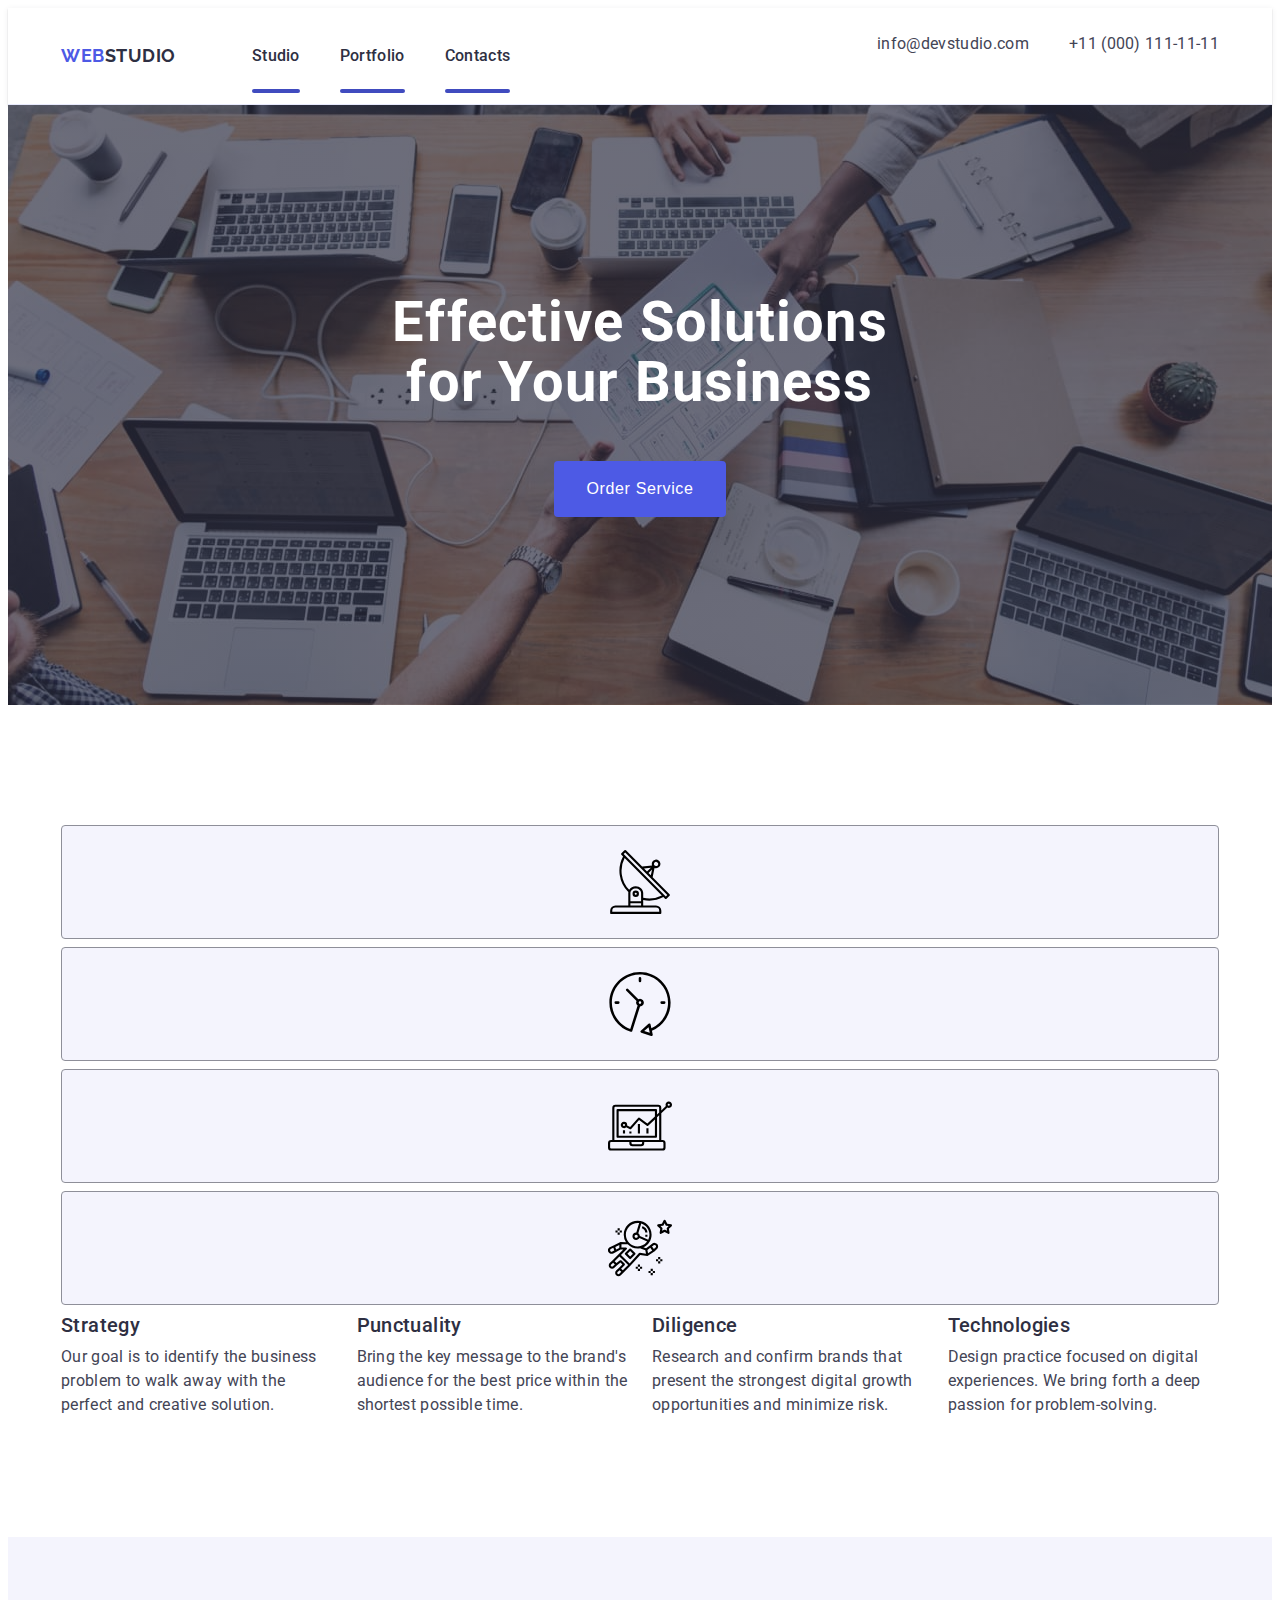
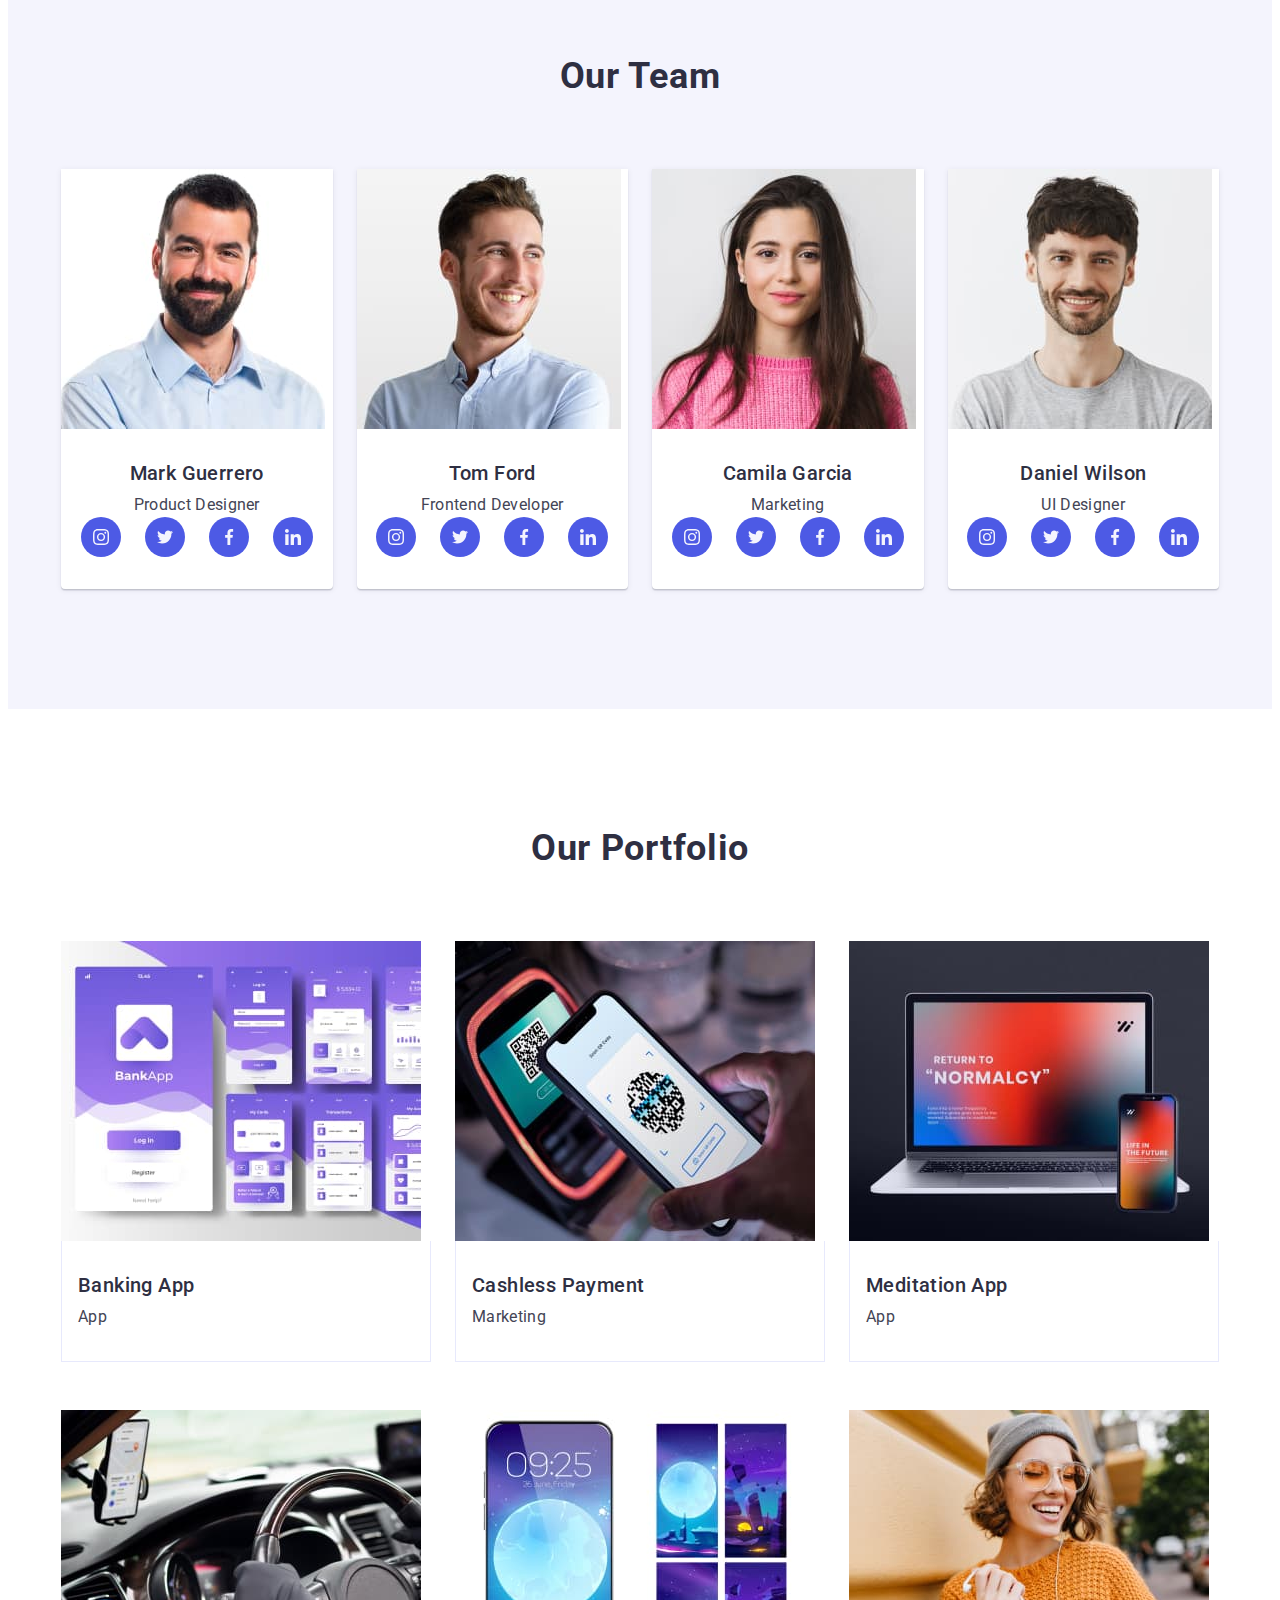
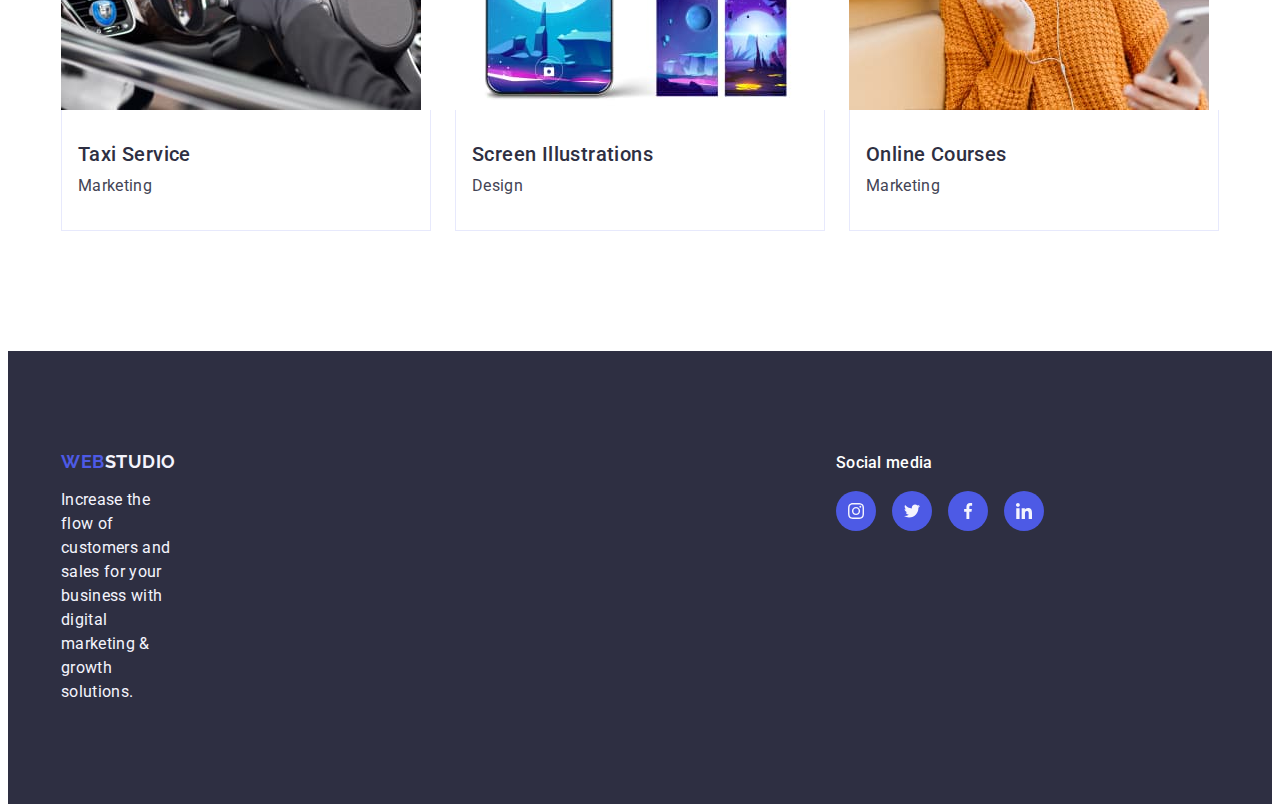
==== index.html @ 5813d650 "change" ====
<!DOCTYPE html>
<html lang="en">
  <head>
    <meta charset="UTF-8" />
    <meta name="viewport" content="width=device-width, initial-scale=1.0" />
    <title>Main Page</title>
    <link rel="preconnect" href="https://fonts.googleapis.com" />
    <link rel="preconnect" href="https://fonts.gstatic.com" crossorigin />
    <link
      href="https://fonts.googleapis.com/css2?family=Raleway:wght@700&family=Roboto:wght@400;500;700&display=swap"
      rel="stylesheet"
    />
    <link
      rel="stylesheet"
      href="https://cdnjs.cloudflare.com/ajax/libs/modern-normalize/3.0.1/modern-normalize.min.css"
      integrity="sha512-q6WgHqiHlKyOqslT/lgBgodhd03Wp4BEqKeW6nNtlOY4quzyG3VoQKFrieaCeSnuVseNKRGpGeDU3qPmabCANg=="
      crossorigin="anonymous"
      referrerpolicy="no-referrer"
    />
    <link rel="stylesheet" href="./css/styles.css" />
  </head>
  <body>
    <header class="header">
      <div class="container header-main">
        <nav class="header-nav">
          <a href="./index.html" class="header-logo"
            >Web<span class="link-header">Studio</span></a
          >
          <ul class="nav-ul">
            <li class="nav-text-li">
              <a class="nav-text" href="./index.html">Studio</a>
            </li>
            <li class="nav-text-li">
              <a class="nav-text" href="">Portfolio</a>
            </li>
            <li class="nav-text-li">
              <a class="nav-text" href="">Contacts</a>
            </li>
          </ul>
        </nav>
        <address class="addres">
          <ul class="address-ul">
            <li class="address-li">
              <a class="address-mail" href="mailto:info@devstudio.com"
                >info@devstudio.com </a
              ><br />
            </li>
            <li class="address-li">
              <a class="address-mail" href="tel:+110001111111"
                >+11 (000) 111-11-11</a
              ><br />
            </li>
          </ul>
        </address>
      </div>
    </header>
    <main>
      <section class="one">
        <div class="container section-one">
          <h1 class="one-text">Effective Solutions for Your Business</h1>
          <button class="button" type="button">
            <span class="text-button">Order Service</span>
          </button>
        </div>
      </section>
      <section class="two">
        <div class="container section-two">
          <h2 class="visually-hidden">Strategy</h2>
          <ul class="icons-section-two">
            <li class="icons-section-two-list">
              <div class="container-two-icons">
                <svg class="icons-section-two" width="64" height="64">
                  <use href="./images/icons.svg#icon-strategy"></use>
                </svg>
              </div>
            </li>
            <li class="icons-section-two-list">
              <div class="container-two-icons">
                <svg class="icons-section-two" width="64" height="64">
                  <use href="./images/icons.svg#icon-punctuality"></use>
                </svg>
              </div>
            </li>
            <li class="icons-section-two-list">
              <div class="container-two-icons">
                <svg class="icons-section-two" width="64" height="64">
                  <use href="./images/icons.svg#icon-diligence"></use>
                </svg>
              </div>
            </li>
            <li class="icons-section-two-list">
              <div class="container-two-icons">
                <svg class="icons-section-two" width="64" height="64">
                  <use href="./images/icons.svg#icon-technologies"></use>
                </svg>
              </div>
            </li>
          </ul>
          <ul class="two-ul">
            <li class="two-li">
              <h3 class="two-link">Strategy</h3>
              <p class="two-text">
                Our goal is to identify the business problem to walk away with
                the perfect and creative solution.
              </p>
            </li>
            <li class="two-li">
              <h3 class="two-link">Punctuality</h3>
              <p class="two-text">
                Bring the key message to the brand's audience for the best price
                within the shortest possible time.
              </p>
            </li>
            <li class="two-li">
              <h3 class="two-link">Diligence</h3>
              <p class="two-text">
                Research and confirm brands that present the strongest digital
                growth opportunities and minimize risk.
              </p>
            </li>
            <li class="two-li">
              <h3 class="two-link">Technologies</h3>
              <p class="two-text">
                Design practice focused on digital experiences. We bring forth a
                deep passion for problem-solving.
              </p>
            </li>
          </ul>
        </div>
      </section>
      <section class="ourteam">
        <div class="container section-ourteam">
          <h2 class="ourteam-link">Our Team</h2>
          <ul class="ourteam-ul">
            <li class="ourteam-li">
              <img src="./images/img0.jpg" alt="Product Designer" width="264" />
              <div class="container-worker">
                <h3 class="ourteam-worker">Mark Guerrero</h3>
                <p class="ourteam-text">Product Designer</p>
                <ul class="social-link-ul">
                  <li class="social-link-li">
                    <a href="" class="social-link">
                      <svg class="social-icons" width="16" height="16">
                        <use href="./images/icons.svg#icon-instagram"></use>
                      </svg>
                    </a>
                  </li>
                  <li class="social-link-li">
                    <a href="" class="social-link">
                      <svg class="social-icons" width="16" height="16">
                        <use href="./images/icons.svg#icon-twitter"></use>
                      </svg>
                    </a>
                  </li>
                  <li class="social-link-li">
                    <a href="" class="social-link">
                      <svg class="social-icons" width="16" height="16">
                        <use href="./images/icons.svg#icon-facebook"></use>
                      </svg>
                    </a>
                  </li>
                  <li class="social-link-li">
                    <a href="" class="social-link">
                      <svg class="social-icons" width="16" height="16">
                        <use href="./images/icons.svg#icon-linkedin"></use>
                      </svg>
                    </a>
                  </li>
                </ul>
              </div>
            </li>

            <li class="ourteam-li">
              <img
                src="./images/img1.jpg"
                alt="Frontend Developer"
                width="264"
              />
              <div class="container-worker">
                <h3 class="ourteam-worker">Tom Ford</h3>
                <p class="ourteam-text">Frontend Developer</p>
                <ul class="social-link-ul">
                  <li class="social-link-li">
                    <a href="" class="social-link">
                      <svg class="social-icons" width="16" height="16">
                        <use href="./images/icons.svg#icon-instagram"></use>
                      </svg>
                    </a>
                  </li>
                  <li class="social-link-li">
                    <a href="" class="social-link">
                      <svg class="social-icons" width="16" height="16">
                        <use href="./images/icons.svg#icon-twitter"></use>
                      </svg>
                    </a>
                  </li>
                  <li class="social-link-li">
                    <a href="" class="social-link">
                      <svg class="social-icons" width="16" height="16">
                        <use href="./images/icons.svg#icon-facebook"></use>
                      </svg>
                    </a>
                  </li>
                  <li class="social-link-li">
                    <a href="" class="social-link">
                      <svg class="social-icons" width="16" height="16">
                        <use href="./images/icons.svg#icon-linkedin"></use>
                      </svg>
                    </a>
                  </li>
                </ul>
              </div>
            </li>
            <li class="ourteam-li">
              <img src="./images/img2.jpg" alt="Marketing" width="264" />
              <div class="container-worker">
                <h3 class="ourteam-worker">Camila Garcia</h3>
                <p class="ourteam-text">Marketing</p>

                <ul class="social-link-ul">
                  <li class="social-link-li">
                    <a href="" class="social-link">
                      <svg class="social-icons" width="16" height="16">
                        <use href="./images/icons.svg#icon-instagram"></use>
                      </svg>
                    </a>
                  </li>
                  <li class="social-link-li">
                    <a href="" class="social-link">
                      <svg class="social-icons" width="16" height="16">
                        <use href="./images/icons.svg#icon-twitter"></use>
                      </svg>
                    </a>
                  </li>
                  <li class="social-link-li">
                    <a href="" class="social-link">
                      <svg class="social-icons" width="16" height="16">
                        <use href="./images/icons.svg#icon-facebook"></use>
                      </svg>
                    </a>
                  </li>
                  <li class="social-link-li">
                    <a href="" class="social-link">
                      <svg class="social-icons" width="16" height="16">
                        <use href="./images/icons.svg#icon-linkedin"></use>
                      </svg>
                    </a>
                  </li>
                </ul>
              </div>
            </li>
            <li class="ourteam-li">
              <img src="./images/img3.jpg" alt="UI Designer" width="264" />
              <div class="container-worker">
                <h3 class="ourteam-worker">Daniel Wilson</h3>
                <p class="ourteam-text">UI Designer</p>

                <ul class="social-link-ul">
                  <li class="social-link-li">
                    <a href="" class="social-link">
                      <svg class="social-icons" width="16" height="16">
                        <use href="./images/icons.svg#icon-instagram"></use>
                      </svg>
                    </a>
                  </li>
                  <li class="social-link-li">
                    <a href="" class="social-link">
                      <svg class="social-icons" width="16" height="16">
                        <use href="./images/icons.svg#icon-twitter"></use>
                      </svg>
                    </a>
                  </li>
                  <li class="social-link-li">
                    <a href="" class="social-link">
                      <svg class="social-icons" width="16" height="16">
                        <use href="./images/icons.svg#icon-facebook"></use>
                      </svg>
                    </a>
                  </li>
                  <li class="social-link-li">
                    <a href="" class="social-link">
                      <svg class="social-icons" width="16" height="16">
                        <use href="./images/icons.svg#icon-linkedin"></use>
                      </svg>
                    </a>
                  </li>
                </ul>
              </div>
            </li>
          </ul>
        </div>
      </section>
      <section class="portfolio">
        <div class="container portfolio-main">
          <h2 class="portfolio-link">Our Portfolio</h2>
          <ul class="portfolio-ul">
            <li class="portfolio-li">
              <img src="./images/Potfolio1.jpg" alt="Banking App" width="360" />
              <div class="container-portfolio">
                <h3 class="portfolio-list">Banking App</h3>
                <p class="portfolio-text">App</p>
              </div>
            </li>
            <li class="portfolio-li">
              <img
                src="./images/Portfolio2.jpg"
                alt="Cashless Payment"
                width="360"
              />
              <div class="container-portfolio">
                <h3 class="portfolio-list">Cashless Payment</h3>
                <p class="portfolio-text">Marketing</p>
              </div>
            </li>
            <li class="portfolio-li">
              <img
                src="./images/Portfolio3.jpg"
                alt="Meditation App"
                width="360"
              />
              <div class="container-portfolio">
                <h3 class="portfolio-list">Meditation App</h3>
                <p class="portfolio-text">App</p>
              </div>
            </li>
            <li class="portfolio-li">
              <img
                src="./images/Portfolio4.jpg"
                alt="Taxi Service"
                width="360"
              />
              <div class="container-portfolio">
                <h3 class="portfolio-list">Taxi Service</h3>
                <p class="portfolio-text">Marketing</p>
              </div>
            </li>
            <li class="portfolio-li">
              <img
                src="./images/Portfolio5.jpg"
                alt="Screen Illustrations"
                width="360"
              />
              <div class="container-portfolio">
                <h3 class="portfolio-list">Screen Illustrations</h3>
                <p class="portfolio-text">Design</p>
              </div>
            </li>
            <li class="portfolio-li">
              <img
                src="./images/Pirtfolio6.jpg"
                alt="Online Courses"
                width="360"
              />
              <div class="container-portfolio">
                <h3 class="portfolio-list">Online Courses</h3>
                <p class="portfolio-text">Marketing</p>
              </div>
            </li>
          </ul>
        </div>
      </section>
    </main>
    <footer class="footer">
      <div class="container container-footer">
        <div class="container-footer-logo">
          <a class="footer-logo" href="./index.html"
            >Web<span class="link-footer">Studio</span>
          </a>
          <p class="footer-text">
            Increase the flow of customers and sales for your business with
            digital marketing & growth solutions.
          </p>
        </div>
        <div class="footer-social-links">
          <p class="footer-iteam">Social media</p>
          <ul class="footer-item-social">
            <li class="footer-link-social">
              <a href="" class="social-link-footer">
                <svg class="social-icons-footer" width="24" height="24">
                  <use href="./images/icons.svg#icon-instagram"></use>
                </svg>
              </a>
            </li>
            <li class="footer-link-social">
              <a href="" class="social-link-footer">
                <svg class="social-icons-footer" width="24" height="24">
                  <use href="./images/icons.svg#icon-twitter"></use>
                </svg>
              </a>
            </li>
            <li class="footer-link-social">
              <a href="" class="social-link-footer">
                <svg class="social-icons-footer" width="24" height="24">
                  <use href="./images/icons.svg#icon-facebook"></use>
                </svg>
              </a>
            </li>
            <li class="footer-link-social">
              <a href="" class="social-link-footer">
                <svg class="social-icons-footer" width="24" height="24">
                  <use href="./images/icons.svg#icon-linkedin"></use>
                </svg>
              </a>
            </li>
          </ul>
        </div>
      </div>
    </footer>
  </body>
</html>
---- css/styles.css ----
body {
  font-family: "Roboto", sans-serif;
  color: #434455;
  background-color: #fff;
  font-size: 16px;
  line-height: 1.5;
}
a {
  text-decoration: none;
}
ul {
  list-style-type: none;
}
h1,
h2,
h3,
p {
  margin: 0;
}
ul,
li {
  margin: 0;
  padding-left: 0;
}

img {
  display: block;
}
.header {
  border-bottom: 1px solid #e7e9fc;
  box-shadow: 0px 2px 1px rgba(46, 47, 66, 0.08),
    0px 1px 1px rgba(46, 47, 66, 0.16), 0px 1px 6px rgba(46, 47, 66, 0.08);
}
.container {
  max-width: 1158px;
  padding: 0 15px;
  margin: 0 auto;
}
.header-main {
  display: flex;
  justify-content: space-between;
  align-items: center;
}

.header-nav {
  display: flex;
  align-items: center;
}
.header-logo {
  font-family: "Raleway", sans-serif;
  font-size: 18px;
  font-weight: 700;
  line-height: 1.17;
  letter-spacing: 0.03em;
  color: #4d5ae5;
  text-transform: uppercase;
  margin-right: 76px;
}
.link-header {
  color: #2e2f42;
}

.nav-ul {
  display: flex;
  gap: 40px;
}
.nav-text::after {
  content: "";
  width: 100%;
  position: absolute;
  left: 0;
  bottom: -1px;
  height: 4px;
  background-color: #404bbf;
  border-radius: 2px;
  width: 100%;
}
.nav-text {
  padding: 24px 0 24px;
  display: block;
}
.nav-text {
  font-size: 16px;
  font-weight: 500;
  line-height: 1.5;
  letter-spacing: 0.02em;
  color: #2e2f42;
  position: relative;
  transition: color 250ms cubic-bezier(0.4, 0, 0.2, 1);
}
.nav-text:hover,
.nav-text:focus {
  color: #404bbf;
}
.addres {
  font-style: normal;
  display: flex;
}

.address-ul {
  display: flex;
  gap: 40px;
}
.address-mail {
  gap: 40px;
  padding: 24px 0 24px;
  display: block;
}
.address-mail {
  font-size: 16px;
  font-weight: 400;
  line-height: 1.5;
  letter-spacing: 0.02em;
  text-align: left;
  color: #434455;
  font-style: normal;
  transition: color 250ms cubic-bezier(0.4, 0, 0.2, 1);
}
.address-mail:hover,
.address-mail:focus {
  color: #404bbf;
}
.section-one {
  display: flex;
  flex-direction: column;
  align-items: center;
}
.one {
  padding: 188px 0;
}
.one {
  background-color: #2e2f42;
}
.one {
  background-image: linear-gradient(
      to bottom,
      rgba(46, 47, 66, 0.7),
      rgba(46, 47, 66, 0.7)
    ),
    url(../images/peopleoffice.jpg);
  max-width: 1440px;
  background-repeat: no-repeat;
  background-size: cover;
  background-position: center;
}
.one-text {
  font-size: 56px;
  font-weight: 700;
  line-height: 1.07;
  letter-spacing: 0.02em;
  text-align: center;
  color: #ffffff;
  max-width: 496px;
}
.button {
  display: block;
}

.button {
  padding: 16px 32px;
  gap: 10px;
  min-width: 169px;
  height: 56px;
  border: none;
  border-radius: 4px;
  transition: background-color 250ms cubic-bezier(0.4, 0, 0.2, 1);
  margin-top: 48px;
}
.button {
  font-size: 16px;
  font-weight: 500;
  line-height: 1.5;
  letter-spacing: 0.04em;
  color: #ffffff;
  cursor: pointer;
  background-color: #4d5ae5;
}
.button:hover,
.button:focus {
  background-color: #404bbf;
}

.two {
  padding: 120px 0;
}

.visually-hidden:not(:focus):not(:active) {
  position: absolute;
  width: 1px;
  height: 1px;
  margin: -1px;
  border: 0;
  padding: 0;
  white-space: nowrap;
  clip-path: inset(100%);
  clip: rect(0 0 0 0);
  overflow: hidden;
}
.container-two-icons {
  display: flex;
  align-items: center;
  justify-content: center;
  height: 112px;
  background-color: #f4f4fd;
  border-radius: 4px;
  border: 1px solid #8e8f99;
  margin-bottom: 8px;
}
.two-link {
  font-size: 20px;
  font-weight: 500;
  line-height: 1.2;
  letter-spacing: 0.02em;
  text-align: left;
  color: #2e2f42;
  margin-bottom: 8px;
}
.two-ul {
  gap: 24px;
  display: flex;
}
.two-li {
  width: calc((100% - 72px) / 4);
}

.two-text {
  font-size: 16px;
  font-weight: 400;
  line-height: 1.5;
  letter-spacing: 0.02em;
  text-align: left;
  color: #434455;
}
.section-ourteam {
  display: block;
  align-items: center;
}
.ourteam {
  padding: 120px 0;
}
.ourteam {
  background-color: #f4f4fd;
}
.ourteam-ul {
  display: flex;
  gap: 24px;
}
.ourteam-li {
  background-color: #ffffff;
}
.ourteam-li {
  width: calc((100% - 72px) / 4);
  border-radius: 0px 0px 4px 4px;
  box-shadow: 0px 1px 6px rgba(46, 47, 66, 0.08),
    0px 1px 1px rgba(46, 47, 66, 0.16), 0px 2px 1px rgba(46, 47, 66, 0.08);
}
.container-worker {
  padding: 32px 0;
}
.ourteam-link {
  font-size: 36px;
  font-weight: 700;
  line-height: 1.11;
  letter-spacing: 0.02em;
  text-align: center;
  color: #2e2f42;
  text-transform: capitalize;
  margin-bottom: 72px;
}
.ourteam-worker {
  font-size: 20px;
  font-weight: 500;
  line-height: 1.2;
  letter-spacing: 0.02em;
  text-align: center;
  color: #2e2f42;
  margin-bottom: 8px;
}
.ourteam-text {
  font-size: 16px;
  font-weight: 400;
  line-height: 1.5;
  letter-spacing: 0.02em;
  text-align: center;
  color: #434455;
}
.team-icons {
  align-items: center;
  flex-direction: row;
  padding-bottom: 32px;
}
.social-link-ul {
  display: flex;
  justify-content: center;
  gap: 24px;
}
.social-link-li {
  width: 40px;
  height: 40px;
  transition: background-color 250ms cubic-bezier(0.4, 0, 0.2, 1);
}
.social-link {
  width: 100%;
  height: 100%;
  border-radius: 50%;
  background-color: #4d5ae5;
  display: flex;
  align-items: center;
  justify-content: center;
}
.social-link:hover,
.social-link:focus {
  background-color: #404bbf;
}
.social-icons {
  fill: #f4f4fd;
  display: inline-block;
  width: 40px;
  height: 40px;
  padding: 12px 12px;
}
.portfolio {
  padding-top: 120px;
  padding-bottom: 120px;
}

.portfolio-link {
  font-size: 36px;
  font-weight: 700;
  line-height: 1.11;
  letter-spacing: 0.02em;
  text-align: center;
  color: #2e2f42;
  text-transform: capitalize;
  margin-bottom: 72px;
}
.portfolio-ul {
  display: flex;
  flex-wrap: wrap;
  column-gap: 24px;
  row-gap: 48px;
}
.portfolio-li {
  width: calc((100% - 48px) / 3);
}
.container-portfolio {
  padding: 32px 16px;
  border: 1px solid #e7e9fc;
  border-top: none;
}
.portfolio-list {
  font-size: 20px;
  font-weight: 500;
  line-height: 1.2;
  letter-spacing: 0.02em;
  color: #2e2f42;
  text-transform: capitalize;
  margin-bottom: 8px;
}
.portfolio-text {
  font-size: 16px;
  font-weight: 400;
  line-height: 1.5;
  letter-spacing: 0.02em;

  color: #434455;
}
.footer {
  padding: 100px 0;
}
.footer {
  background: #2e2f42;
}
.container-footer {
  display: flex;
  align-items: baseline;
}
.container-footer-logo {
  margin-right: 120px;
}

.footer-logo {
  display: flex;
  margin-bottom: 16px;
}
.link-footer {
  display: inline-block;
}
.footer-logo {
  font-family: "Raleway", sans-serif;
  font-size: 18px;
  font-weight: 700;
  line-height: 1.17;
  letter-spacing: 0.03em;
  text-align: left;
  color: #4d5ae5;
  text-transform: uppercase;
}
.link-footer {
  color: #f4f4fd;
}
.footer-text {
  font-size: 16px;
  font-weight: 400;
  line-height: 1.5;
  letter-spacing: 0.02em;
  color: #f4f4fd;
}
.footer-social-links {
  display: inline-block;
  gap: 16px;
  padding-left: 540px;
  padding-right: 692px;
}
.footer-iteam {
  font-weight: 500;
  font-size: 16px;
  line-height: 1.5;
  letter-spacing: 0.02em;
  color: #fff;
  margin-bottom: 16px;
}
.footer-item-social {
  display: flex;
  gap: 16px;
}
.footer-link-social {
  width: 40px;
  height: 40px;
}
.social-link-footer {
  width: 100%;
  height: 100%;
  background-color: #4d5ae5;
  border-radius: 50%;
  display: flex;
  align-items: center;
  justify-content: center;
  transition: background-color 250ms cubic-bezier(0.4, 0, 0.2, 1);
}
.social-link-footer:hover,
.social-link-footer:focus {
  background-color: #31d0aa;
}
.social-icons-footer {
  fill: #f4f4fd;
  display: inline-block;
  width: 40px;
  height: 40px;
  padding: 12px 12px;
}
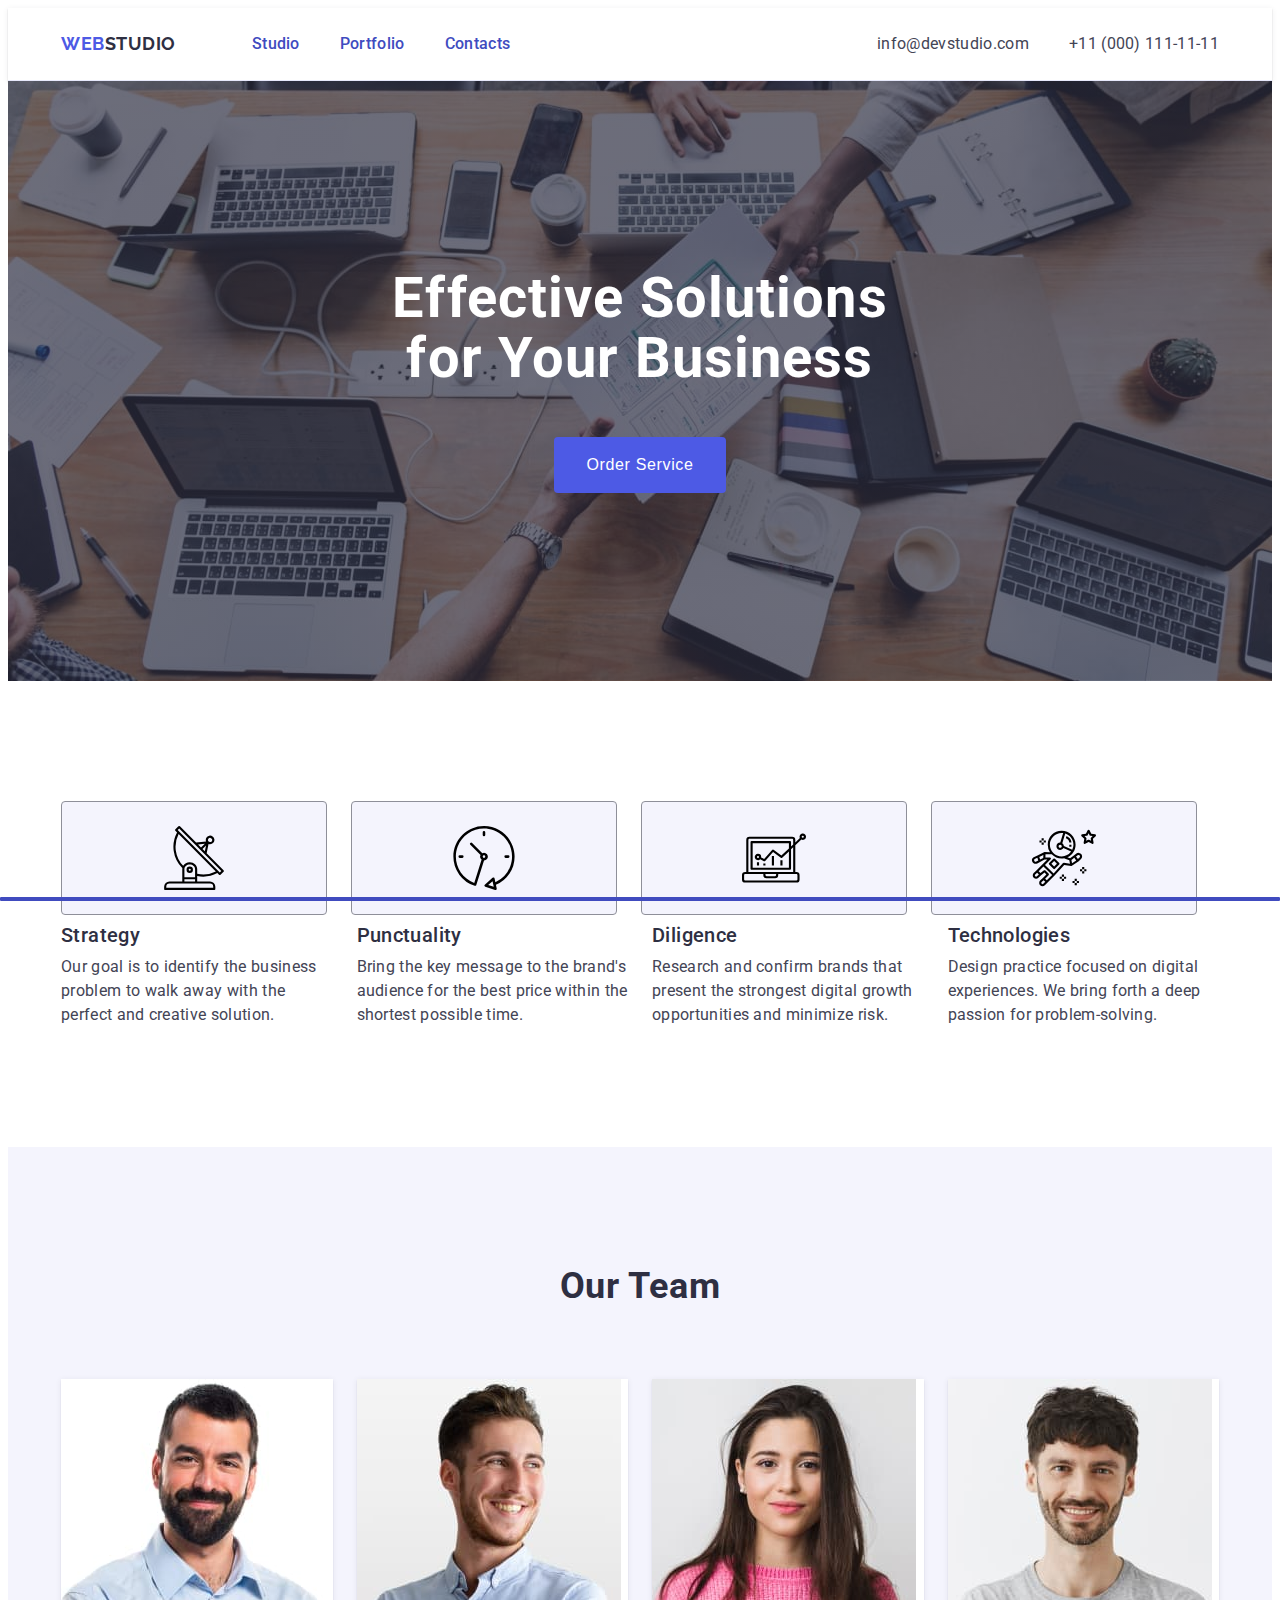
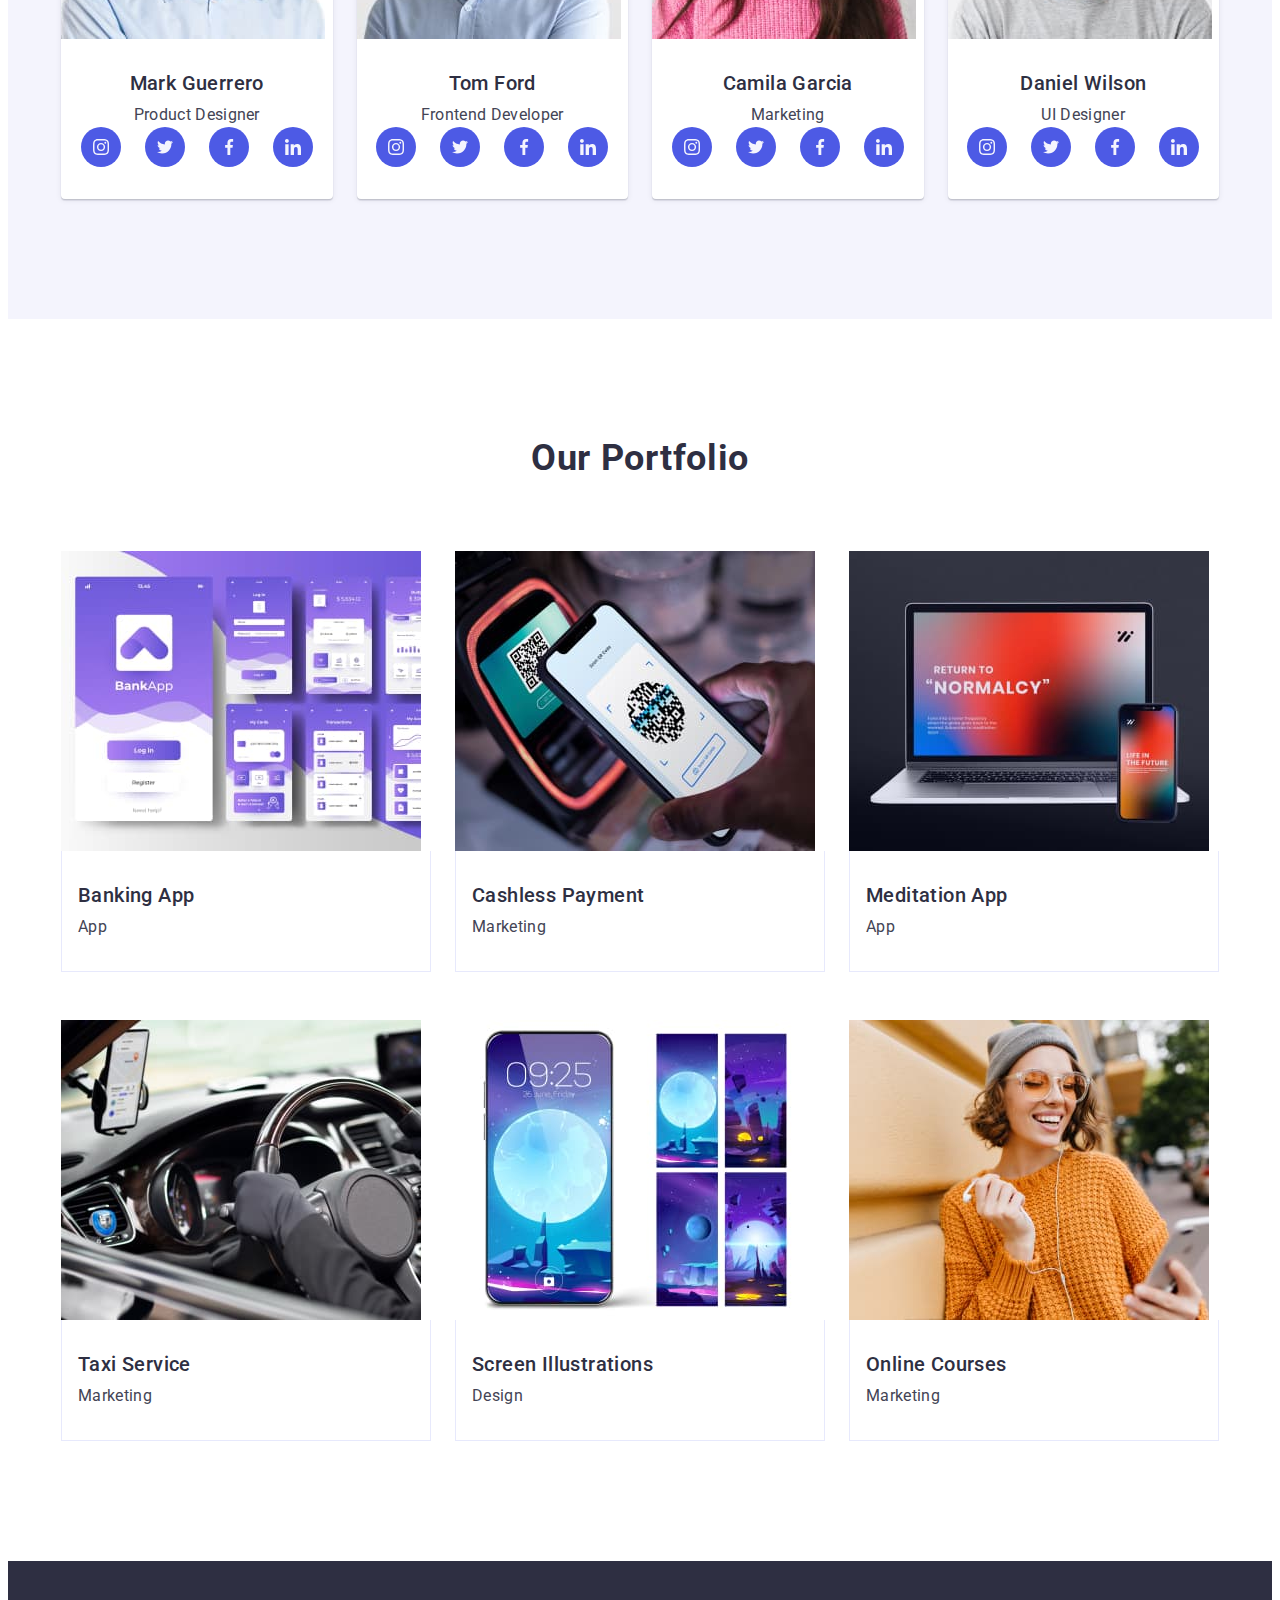
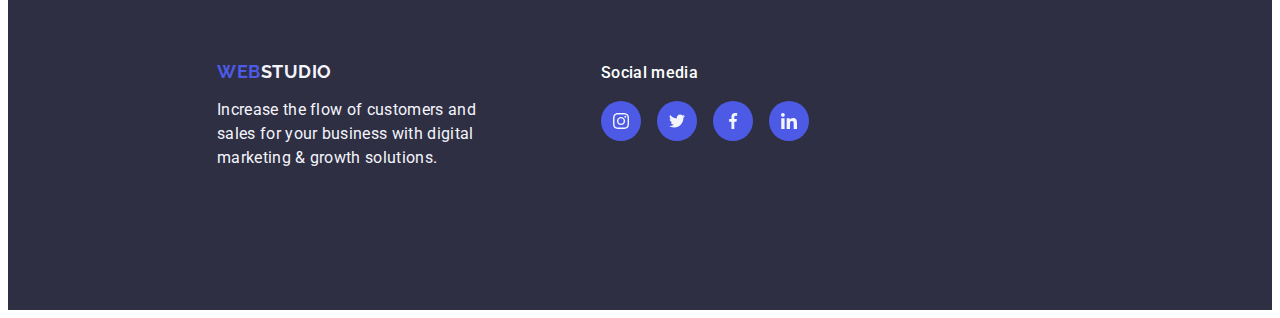
==== commit 919511e0: "change" ====
--- a/index.html
+++ b/index.html
@@ -42,13 +42,13 @@
           <ul class="address-ul">
             <li class="address-li">
               <a class="address-mail" href="mailto:info@devstudio.com"
-                >info@devstudio.com </a
-              ><br />
+                >info@devstudio.com
+              </a>
             </li>
             <li class="address-li">
               <a class="address-mail" href="tel:+110001111111"
                 >+11 (000) 111-11-11</a
-              ><br />
+              >
             </li>
           </ul>
         </address>
@@ -295,62 +295,108 @@
           <h2 class="portfolio-link">Our Portfolio</h2>
           <ul class="portfolio-ul">
             <li class="portfolio-li">
-              <img src="./images/Potfolio1.jpg" alt="Banking App" width="360" />
+              <div class="container-portfolio-image">
+                <p class="portfolio-paragraf">
+                  14 Stylish and User-Friendly App Design Concepts · Task
+                  Manager App · Calorie Tracker App · Exotic Fruit Ecommerce App
+                  · Cloud Storage App
+                </p>
+                <img
+                  src="./images/Potfolio1.jpg"
+                  alt="Banking App"
+                  width="360"
+                />
+              </div>
               <div class="container-portfolio">
                 <h3 class="portfolio-list">Banking App</h3>
                 <p class="portfolio-text">App</p>
               </div>
             </li>
             <li class="portfolio-li">
-              <img
-                src="./images/Portfolio2.jpg"
-                alt="Cashless Payment"
-                width="360"
-              />
+              <div class="container-portfolio-image">
+                <p class="portfolio-paragraf">
+                  14 Stylish and User-Friendly App Design Concepts · Task
+                  Manager App · Calorie Tracker App · Exotic Fruit Ecommerce App
+                  · Cloud Storage App
+                </p>
+                <img
+                  src="./images/Portfolio2.jpg"
+                  alt="Cashless Payment"
+                  width="360"
+                />
+              </div>
               <div class="container-portfolio">
                 <h3 class="portfolio-list">Cashless Payment</h3>
                 <p class="portfolio-text">Marketing</p>
               </div>
             </li>
             <li class="portfolio-li">
-              <img
-                src="./images/Portfolio3.jpg"
-                alt="Meditation App"
-                width="360"
-              />
+              <div class="container-portfolio-image">
+                <p class="portfolio-paragraf">
+                  14 Stylish and User-Friendly App Design Concepts · Task
+                  Manager App · Calorie Tracker App · Exotic Fruit Ecommerce App
+                  · Cloud Storage App
+                </p>
+                <img
+                  src="./images/Portfolio3.jpg"
+                  alt="Meditation App"
+                  width="360"
+                />
+              </div>
               <div class="container-portfolio">
                 <h3 class="portfolio-list">Meditation App</h3>
                 <p class="portfolio-text">App</p>
               </div>
             </li>
             <li class="portfolio-li">
-              <img
-                src="./images/Portfolio4.jpg"
-                alt="Taxi Service"
-                width="360"
-              />
+              <div class="container-portfolio-image">
+                <p class="portfolio-paragraf">
+                  14 Stylish and User-Friendly App Design Concepts · Task
+                  Manager App · Calorie Tracker App · Exotic Fruit Ecommerce App
+                  · Cloud Storage App
+                </p>
+                <img
+                  src="./images/Portfolio4.jpg"
+                  alt="Taxi Service"
+                  width="360"
+                />
+              </div>
               <div class="container-portfolio">
                 <h3 class="portfolio-list">Taxi Service</h3>
                 <p class="portfolio-text">Marketing</p>
               </div>
             </li>
             <li class="portfolio-li">
-              <img
-                src="./images/Portfolio5.jpg"
-                alt="Screen Illustrations"
-                width="360"
-              />
+              <div class="container-portfolio-image">
+                <p class="portfolio-paragraf">
+                  14 Stylish and User-Friendly App Design Concepts · Task
+                  Manager App · Calorie Tracker App · Exotic Fruit Ecommerce App
+                  · Cloud Storage App
+                </p>
+                <img
+                  src="./images/Portfolio5.jpg"
+                  alt="Screen Illustrations"
+                  width="360"
+                />
+              </div>
               <div class="container-portfolio">
                 <h3 class="portfolio-list">Screen Illustrations</h3>
                 <p class="portfolio-text">Design</p>
               </div>
             </li>
             <li class="portfolio-li">
-              <img
-                src="./images/Pirtfolio6.jpg"
-                alt="Online Courses"
-                width="360"
-              />
+              <div class="container-portfolio-image">
+                <p class="portfolio-paragraf">
+                  14 Stylish and User-Friendly App Design Concepts · Task
+                  Manager App · Calorie Tracker App · Exotic Fruit Ecommerce App
+                  · Cloud Storage App
+                </p>
+                <img
+                  src="./images/Pirtfolio6.jpg"
+                  alt="Online Courses"
+                  width="360"
+                />
+              </div>
               <div class="container-portfolio">
                 <h3 class="portfolio-list">Online Courses</h3>
                 <p class="portfolio-text">Marketing</p>
--- a/css/styles.css
+++ b/css/styles.css
@@ -84,8 +84,7 @@
   font-weight: 500;
   line-height: 1.5;
   letter-spacing: 0.02em;
-  color: #2e2f42;
-  position: relative;
+  color: #404bbf;
   transition: color 250ms cubic-bezier(0.4, 0, 0.2, 1);
 }
 .nav-text:hover,
@@ -105,6 +104,7 @@
   gap: 40px;
   padding: 24px 0 24px;
   display: block;
+  align-items: center;
 }
 .address-mail {
   font-size: 16px;
@@ -196,6 +196,11 @@
   clip: rect(0 0 0 0);
   overflow: hidden;
 }
+.icons-section-two {
+  display: flex;
+  width: 264px;
+  gap: 24px;
+}
 .container-two-icons {
   display: flex;
   align-items: center;
@@ -297,7 +302,6 @@
 .social-link-li {
   width: 40px;
   height: 40px;
-  transition: background-color 250ms cubic-bezier(0.4, 0, 0.2, 1);
 }
 .social-link {
   width: 100%;
@@ -307,6 +311,7 @@
   display: flex;
   align-items: center;
   justify-content: center;
+  transition: background-color 250ms cubic-bezier(0.4, 0, 0.2, 1);
 }
 .social-link:hover,
 .social-link:focus {
@@ -342,6 +347,11 @@
 }
 .portfolio-li {
   width: calc((100% - 48px) / 3);
+  transition: box-shadow 250ms cubic-bezier(0.4, 0, 0.2, 1);
+}
+.portfolio-li:hover {
+  box-shadow: 0px 1px 6px rgba(46, 47, 66, 0.08),
+    0px 1px 1px rgba(46, 47, 66, 0.16), 0px 2px 1px rgba(46, 47, 66, 0.08);
 }
 .container-portfolio {
   padding: 32px 16px;
@@ -365,6 +375,27 @@
 
   color: #434455;
 }
+.container-portfolio-image {
+  position: relative;
+  overflow: hidden;
+}
+.portfolio-paragraf:hover {
+  transform: translateY(0%);
+}
+.portfolio-paragraf {
+  position: absolute;
+  top: 0;
+  font-size: 16px;
+  line-height: 1.5;
+  letter-spacing: 0.02em;
+  color: #f4f4fd;
+  padding: 40px 32px;
+  background-color: #4d5ae5;
+  height: 100%;
+  width: 100%;
+  transform: translateY(100%);
+  transition: transform 250ms cubic-bezier(0.4, 0, 0.2, 1);
+}
 .footer {
   padding: 100px 0;
 }
@@ -377,6 +408,7 @@
 }
 .container-footer-logo {
   margin-right: 120px;
+  margin-left: 156px;
 }
 
 .footer-logo {
@@ -405,12 +437,12 @@
   line-height: 1.5;
   letter-spacing: 0.02em;
   color: #f4f4fd;
+  width: 264px;
+  height: 112px;
 }
 .footer-social-links {
   display: inline-block;
   gap: 16px;
-  padding-left: 540px;
-  padding-right: 692px;
 }
 .footer-iteam {
   font-weight: 500;
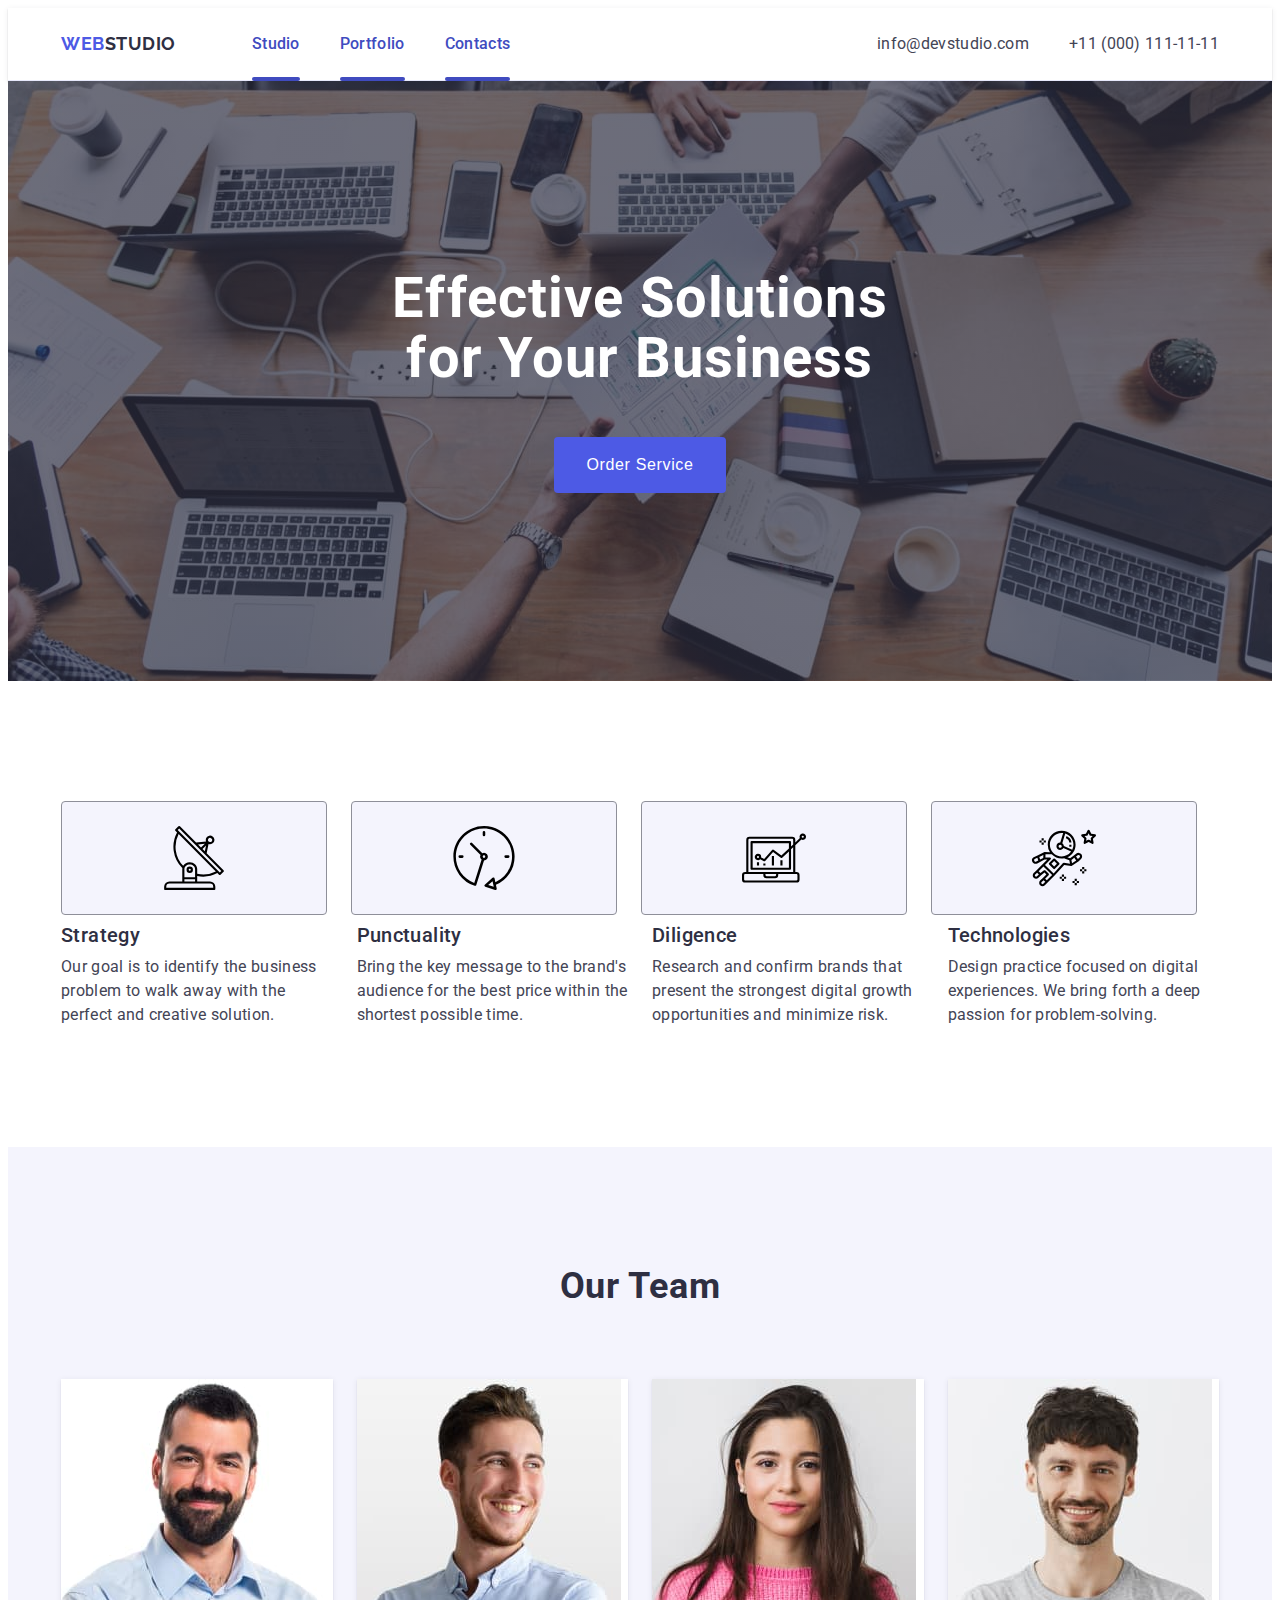
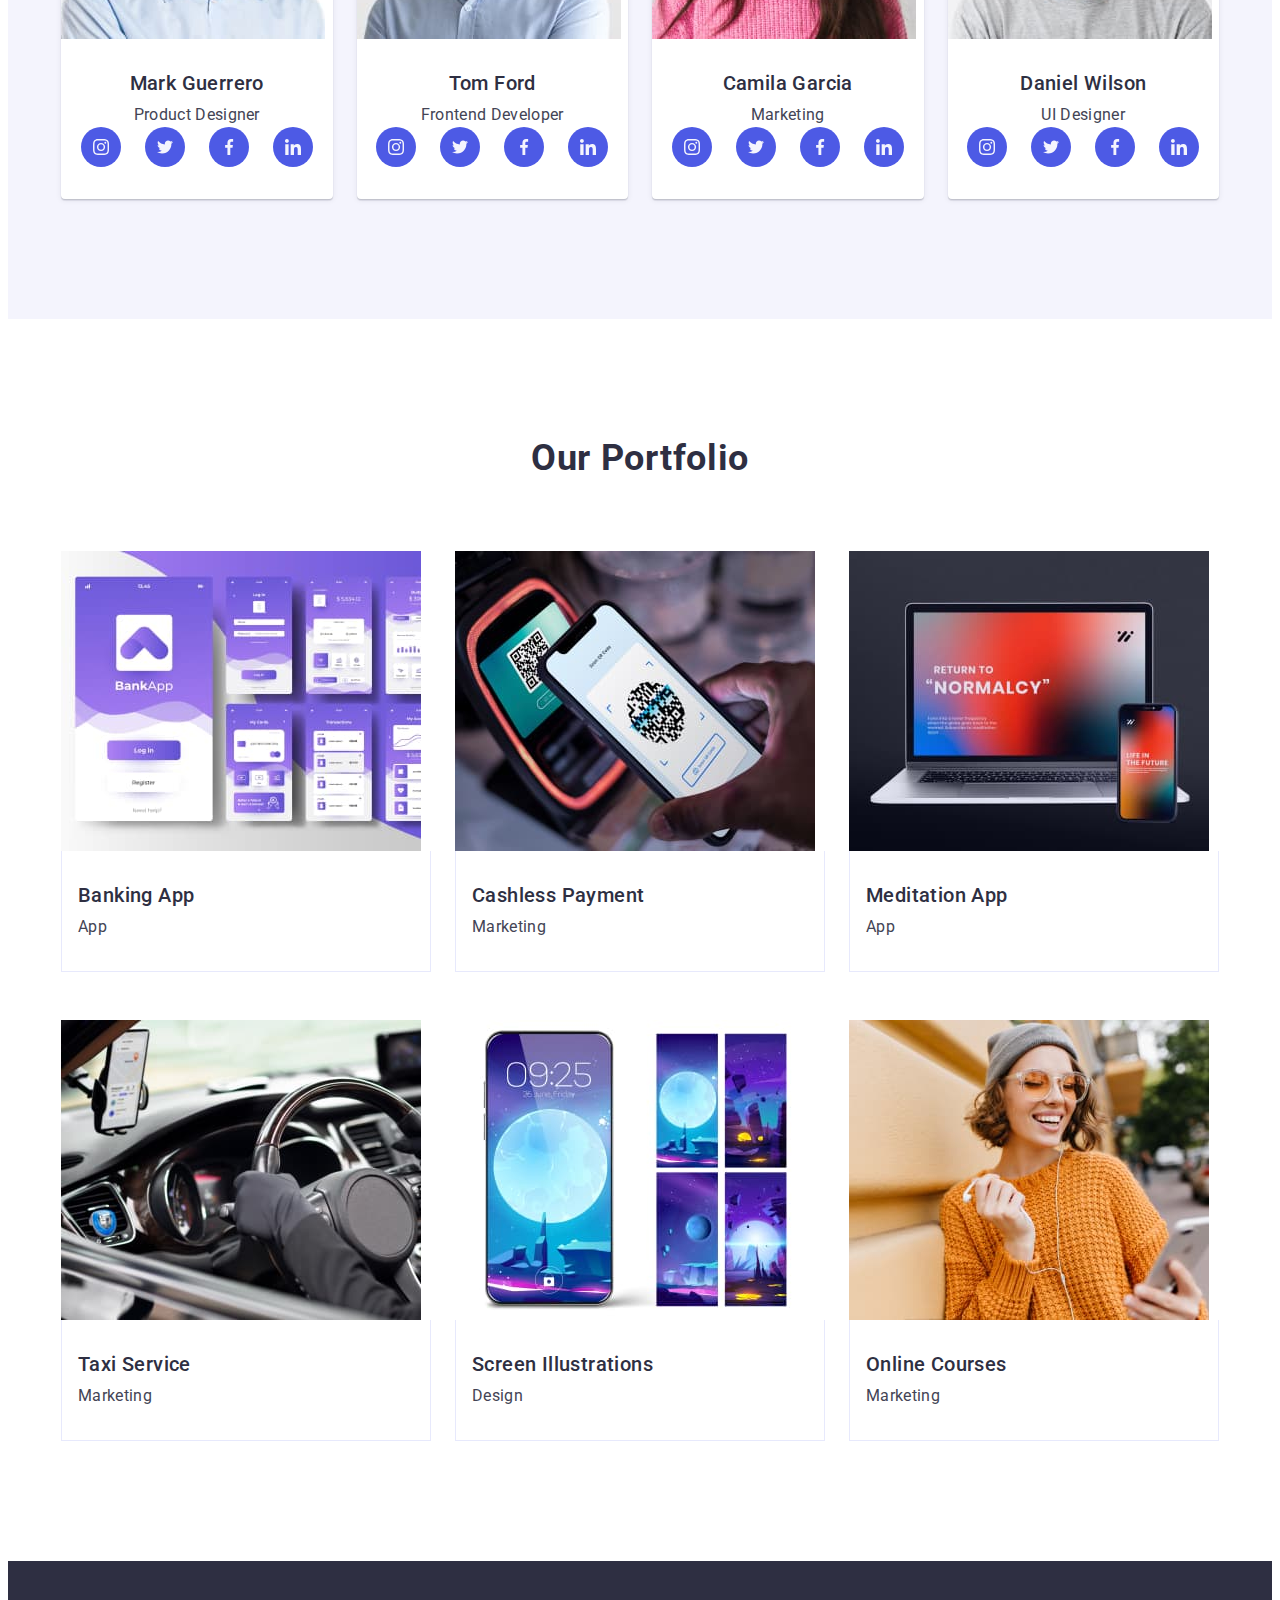
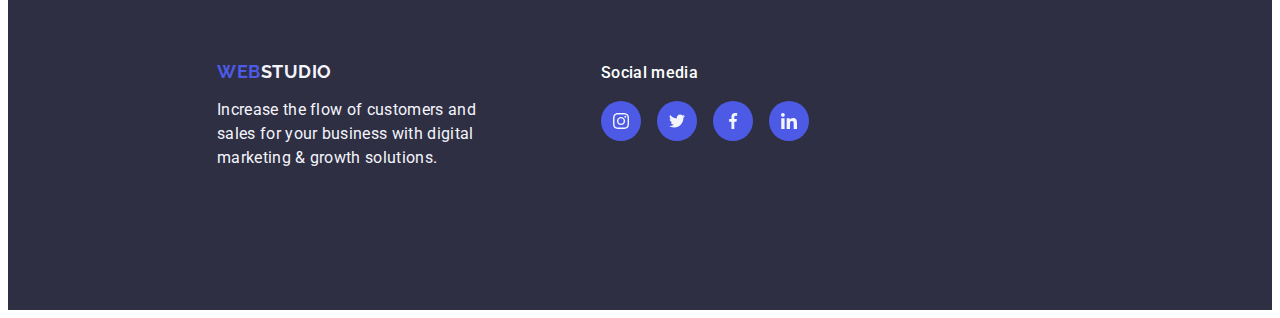
==== commit bea5ca8f: "change" ====
--- a/index.html
+++ b/index.html
@@ -296,16 +296,16 @@
           <ul class="portfolio-ul">
             <li class="portfolio-li">
               <div class="container-portfolio-image">
-                <p class="portfolio-paragraf">
-                  14 Stylish and User-Friendly App Design Concepts · Task
-                  Manager App · Calorie Tracker App · Exotic Fruit Ecommerce App
-                  · Cloud Storage App
-                </p>
                 <img
                   src="./images/Potfolio1.jpg"
                   alt="Banking App"
                   width="360"
                 />
+                <p class="portfolio-paragraf">
+                  14 Stylish and User-Friendly App Design Concepts · Task
+                  Manager App · Calorie Tracker App · Exotic Fruit Ecommerce App
+                  · Cloud Storage App
+                </p>
               </div>
               <div class="container-portfolio">
                 <h3 class="portfolio-list">Banking App</h3>
@@ -314,16 +314,16 @@
             </li>
             <li class="portfolio-li">
               <div class="container-portfolio-image">
-                <p class="portfolio-paragraf">
-                  14 Stylish and User-Friendly App Design Concepts · Task
-                  Manager App · Calorie Tracker App · Exotic Fruit Ecommerce App
-                  · Cloud Storage App
-                </p>
                 <img
                   src="./images/Portfolio2.jpg"
                   alt="Cashless Payment"
                   width="360"
                 />
+                <p class="portfolio-paragraf">
+                  14 Stylish and User-Friendly App Design Concepts · Task
+                  Manager App · Calorie Tracker App · Exotic Fruit Ecommerce App
+                  · Cloud Storage App
+                </p>
               </div>
               <div class="container-portfolio">
                 <h3 class="portfolio-list">Cashless Payment</h3>
@@ -332,16 +332,16 @@
             </li>
             <li class="portfolio-li">
               <div class="container-portfolio-image">
-                <p class="portfolio-paragraf">
-                  14 Stylish and User-Friendly App Design Concepts · Task
-                  Manager App · Calorie Tracker App · Exotic Fruit Ecommerce App
-                  · Cloud Storage App
-                </p>
                 <img
                   src="./images/Portfolio3.jpg"
                   alt="Meditation App"
                   width="360"
                 />
+                <p class="portfolio-paragraf">
+                  14 Stylish and User-Friendly App Design Concepts · Task
+                  Manager App · Calorie Tracker App · Exotic Fruit Ecommerce App
+                  · Cloud Storage App
+                </p>
               </div>
               <div class="container-portfolio">
                 <h3 class="portfolio-list">Meditation App</h3>
@@ -350,16 +350,16 @@
             </li>
             <li class="portfolio-li">
               <div class="container-portfolio-image">
-                <p class="portfolio-paragraf">
-                  14 Stylish and User-Friendly App Design Concepts · Task
-                  Manager App · Calorie Tracker App · Exotic Fruit Ecommerce App
-                  · Cloud Storage App
-                </p>
                 <img
                   src="./images/Portfolio4.jpg"
                   alt="Taxi Service"
                   width="360"
                 />
+                <p class="portfolio-paragraf">
+                  14 Stylish and User-Friendly App Design Concepts · Task
+                  Manager App · Calorie Tracker App · Exotic Fruit Ecommerce App
+                  · Cloud Storage App
+                </p>
               </div>
               <div class="container-portfolio">
                 <h3 class="portfolio-list">Taxi Service</h3>
@@ -368,16 +368,16 @@
             </li>
             <li class="portfolio-li">
               <div class="container-portfolio-image">
-                <p class="portfolio-paragraf">
-                  14 Stylish and User-Friendly App Design Concepts · Task
-                  Manager App · Calorie Tracker App · Exotic Fruit Ecommerce App
-                  · Cloud Storage App
-                </p>
                 <img
                   src="./images/Portfolio5.jpg"
                   alt="Screen Illustrations"
                   width="360"
                 />
+                <p class="portfolio-paragraf">
+                  14 Stylish and User-Friendly App Design Concepts · Task
+                  Manager App · Calorie Tracker App · Exotic Fruit Ecommerce App
+                  · Cloud Storage App
+                </p>
               </div>
               <div class="container-portfolio">
                 <h3 class="portfolio-list">Screen Illustrations</h3>
@@ -386,16 +386,16 @@
             </li>
             <li class="portfolio-li">
               <div class="container-portfolio-image">
-                <p class="portfolio-paragraf">
-                  14 Stylish and User-Friendly App Design Concepts · Task
-                  Manager App · Calorie Tracker App · Exotic Fruit Ecommerce App
-                  · Cloud Storage App
-                </p>
                 <img
                   src="./images/Pirtfolio6.jpg"
                   alt="Online Courses"
                   width="360"
                 />
+                <p class="portfolio-paragraf">
+                  14 Stylish and User-Friendly App Design Concepts · Task
+                  Manager App · Calorie Tracker App · Exotic Fruit Ecommerce App
+                  · Cloud Storage App
+                </p>
               </div>
               <div class="container-portfolio">
                 <h3 class="portfolio-list">Online Courses</h3>
--- a/css/styles.css
+++ b/css/styles.css
@@ -86,6 +86,7 @@
   letter-spacing: 0.02em;
   color: #404bbf;
   transition: color 250ms cubic-bezier(0.4, 0, 0.2, 1);
+  position: relative;
 }
 .nav-text:hover,
 .nav-text:focus {
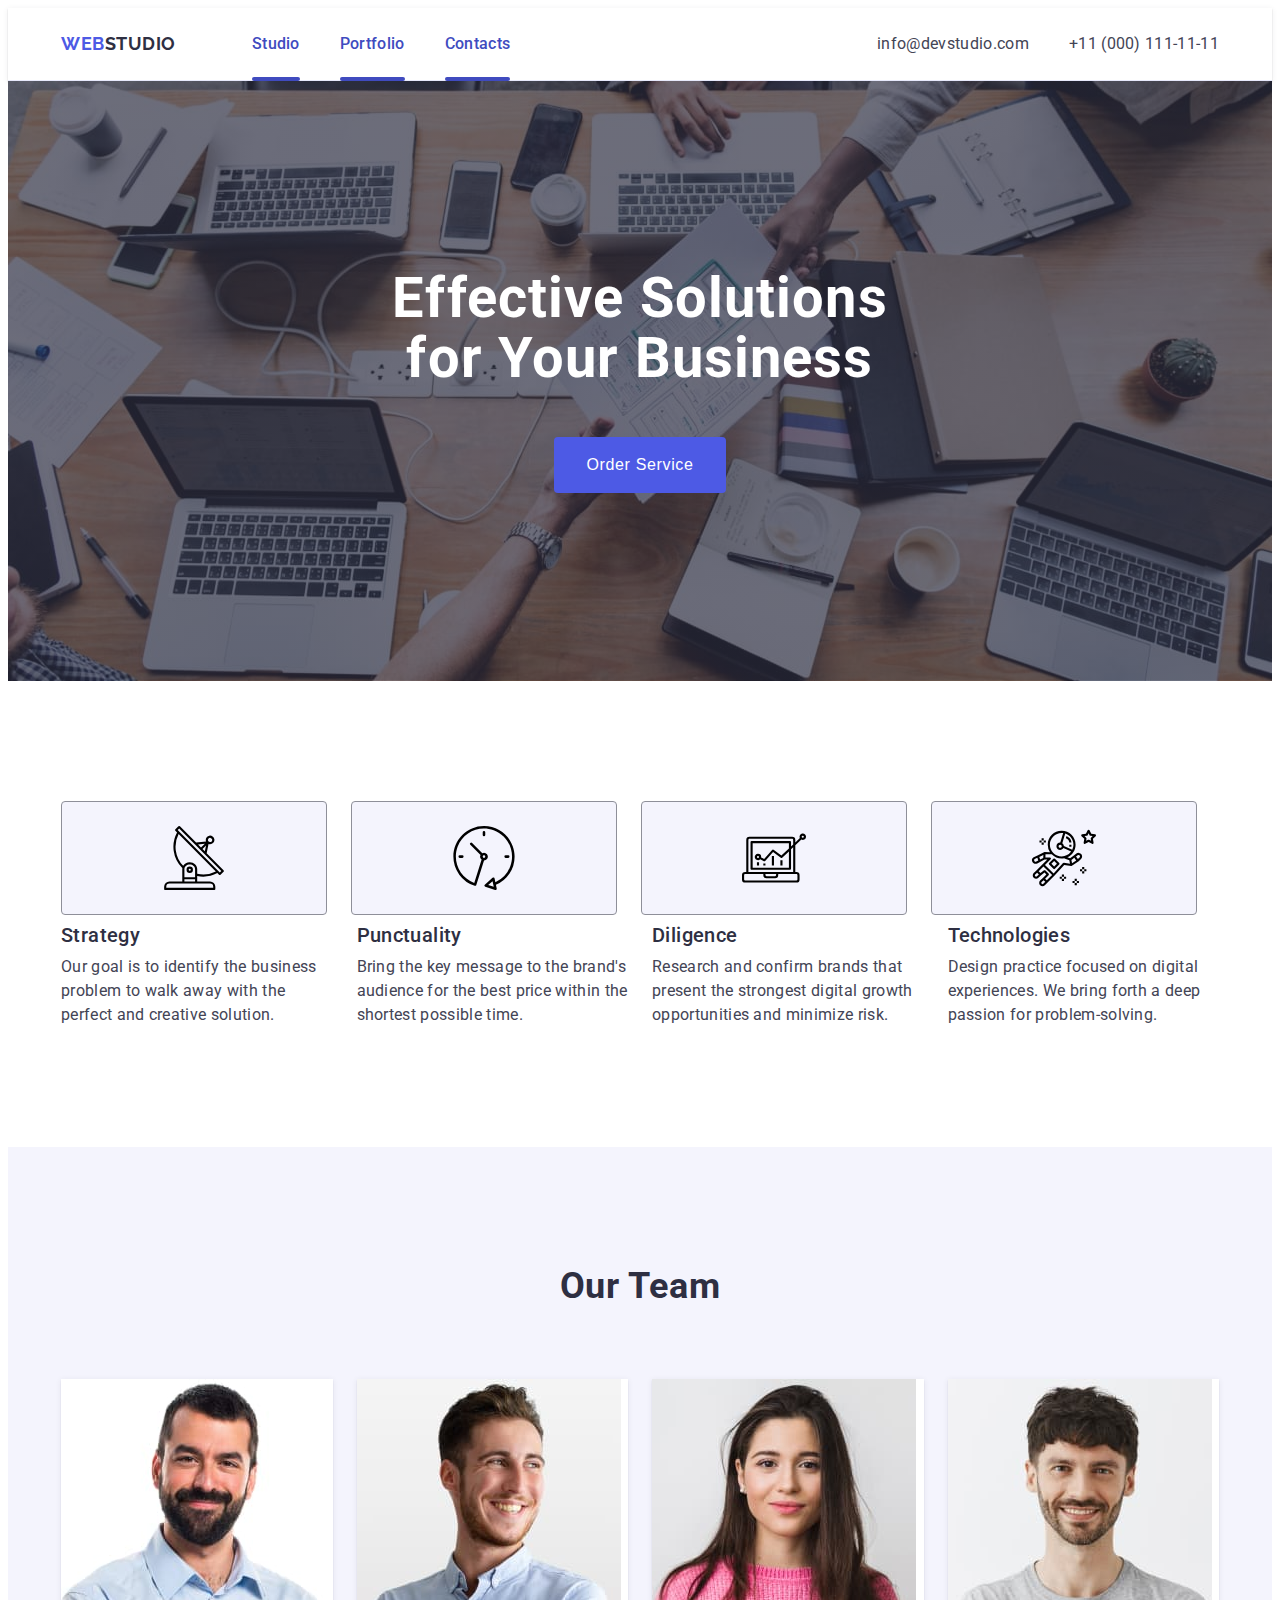
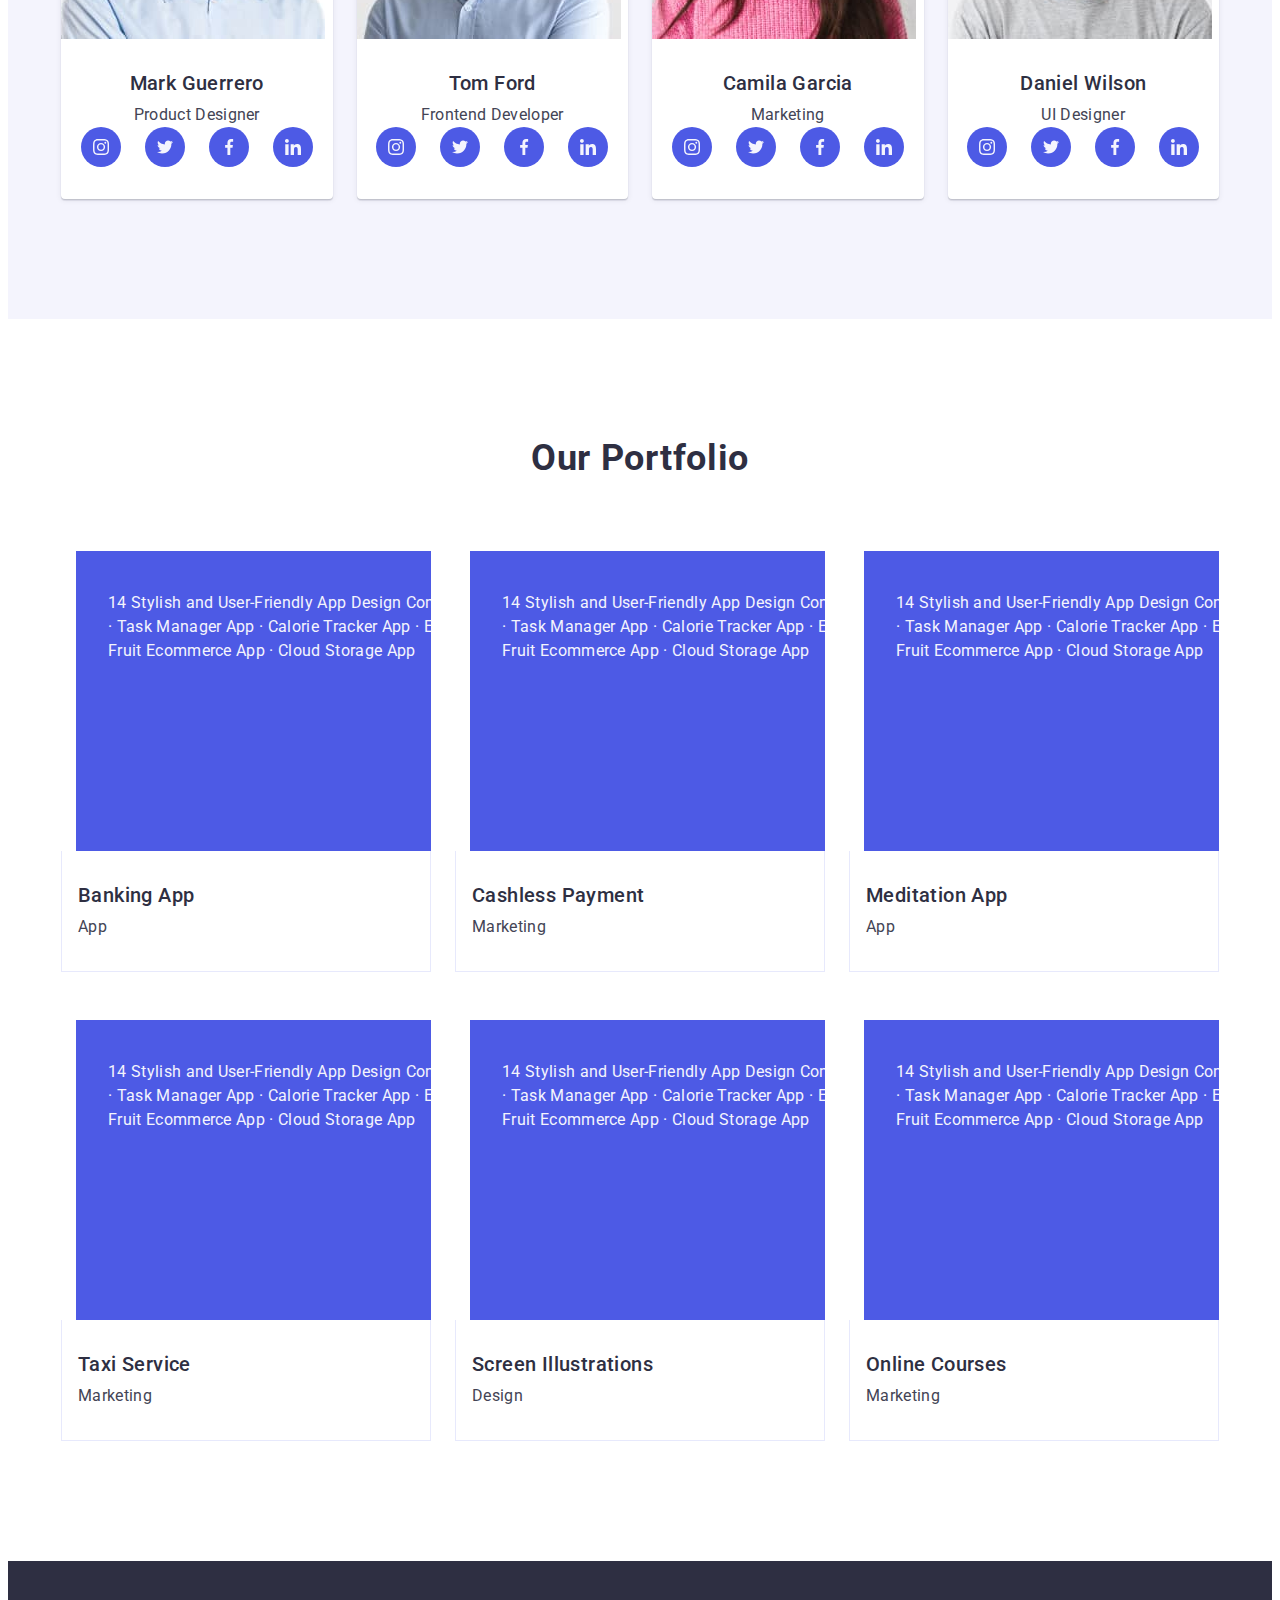
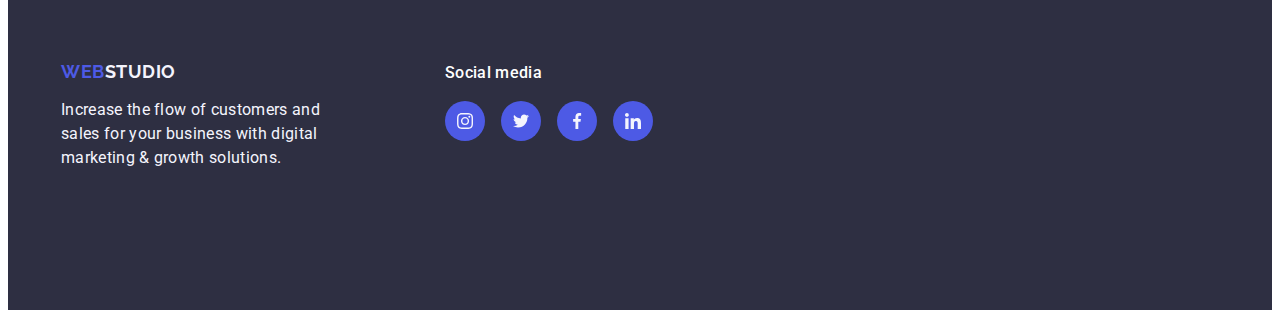
==== commit 15bfd41a: "change" ====
--- a/index.html
+++ b/index.html
@@ -295,7 +295,7 @@
           <h2 class="portfolio-link">Our Portfolio</h2>
           <ul class="portfolio-ul">
             <li class="portfolio-li">
-              <div class="container-portfolio-image">
+              <div class="container portfolio-image">
                 <img
                   src="./images/Potfolio1.jpg"
                   alt="Banking App"
@@ -307,13 +307,13 @@
                   · Cloud Storage App
                 </p>
               </div>
-              <div class="container-portfolio">
+              <div class="container portfolio1">
                 <h3 class="portfolio-list">Banking App</h3>
                 <p class="portfolio-text">App</p>
               </div>
             </li>
             <li class="portfolio-li">
-              <div class="container-portfolio-image">
+              <div class="container portfolio-image">
                 <img
                   src="./images/Portfolio2.jpg"
                   alt="Cashless Payment"
@@ -325,13 +325,13 @@
                   · Cloud Storage App
                 </p>
               </div>
-              <div class="container-portfolio">
+              <div class="container portfolio1">
                 <h3 class="portfolio-list">Cashless Payment</h3>
                 <p class="portfolio-text">Marketing</p>
               </div>
             </li>
             <li class="portfolio-li">
-              <div class="container-portfolio-image">
+              <div class="container portfolio-image">
                 <img
                   src="./images/Portfolio3.jpg"
                   alt="Meditation App"
@@ -343,13 +343,13 @@
                   · Cloud Storage App
                 </p>
               </div>
-              <div class="container-portfolio">
+              <div class="container portfolio1">
                 <h3 class="portfolio-list">Meditation App</h3>
                 <p class="portfolio-text">App</p>
               </div>
             </li>
             <li class="portfolio-li">
-              <div class="container-portfolio-image">
+              <div class="container portfolio-image">
                 <img
                   src="./images/Portfolio4.jpg"
                   alt="Taxi Service"
@@ -361,13 +361,13 @@
                   · Cloud Storage App
                 </p>
               </div>
-              <div class="container-portfolio">
+              <div class="container portfolio1">
                 <h3 class="portfolio-list">Taxi Service</h3>
                 <p class="portfolio-text">Marketing</p>
               </div>
             </li>
             <li class="portfolio-li">
-              <div class="container-portfolio-image">
+              <div class="container portfolio-image">
                 <img
                   src="./images/Portfolio5.jpg"
                   alt="Screen Illustrations"
@@ -379,13 +379,13 @@
                   · Cloud Storage App
                 </p>
               </div>
-              <div class="container-portfolio">
+              <div class="container portfolio1">
                 <h3 class="portfolio-list">Screen Illustrations</h3>
                 <p class="portfolio-text">Design</p>
               </div>
             </li>
             <li class="portfolio-li">
-              <div class="container-portfolio-image">
+              <div class="container portfolio-image">
                 <img
                   src="./images/Pirtfolio6.jpg"
                   alt="Online Courses"
@@ -397,7 +397,7 @@
                   · Cloud Storage App
                 </p>
               </div>
-              <div class="container-portfolio">
+              <div class="container portfolio1">
                 <h3 class="portfolio-list">Online Courses</h3>
                 <p class="portfolio-text">Marketing</p>
               </div>
--- a/css/styles.css
+++ b/css/styles.css
@@ -354,7 +354,10 @@
   box-shadow: 0px 1px 6px rgba(46, 47, 66, 0.08),
     0px 1px 1px rgba(46, 47, 66, 0.16), 0px 2px 1px rgba(46, 47, 66, 0.08);
 }
-.container-portfolio {
+.portfolio-li:hover {
+  transform: translateY(0%);
+}
+.portfolio1 {
   padding: 32px 16px;
   border: 1px solid #e7e9fc;
   border-top: none;
@@ -373,15 +376,11 @@
   font-weight: 400;
   line-height: 1.5;
   letter-spacing: 0.02em;
-
   color: #434455;
 }
-.container-portfolio-image {
+.portfolio-image {
   position: relative;
   overflow: hidden;
-}
-.portfolio-paragraf:hover {
-  transform: translateY(0%);
 }
 .portfolio-paragraf {
   position: absolute;
@@ -394,7 +393,7 @@
   background-color: #4d5ae5;
   height: 100%;
   width: 100%;
-  transform: translateY(100%);
+
   transition: transform 250ms cubic-bezier(0.4, 0, 0.2, 1);
 }
 .footer {
@@ -409,7 +408,6 @@
 }
 .container-footer-logo {
   margin-right: 120px;
-  margin-left: 156px;
 }
 
 .footer-logo {
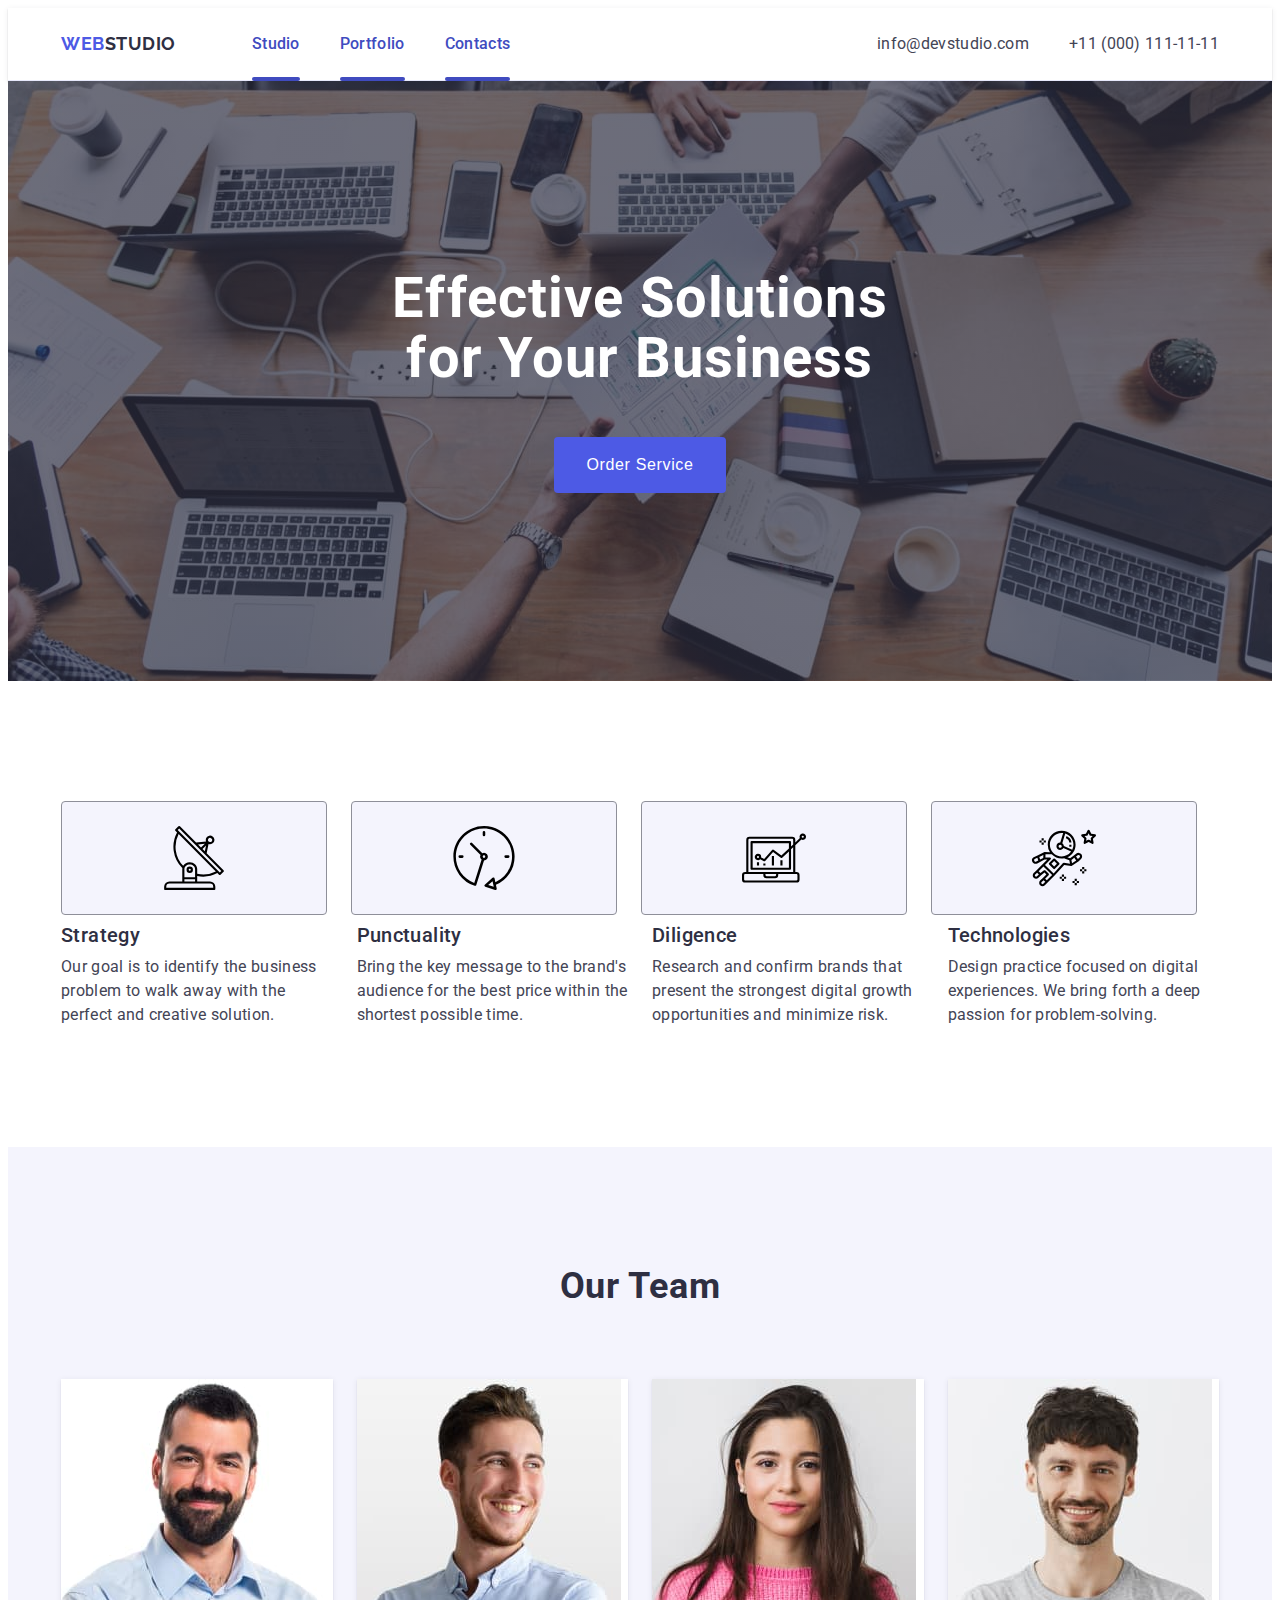
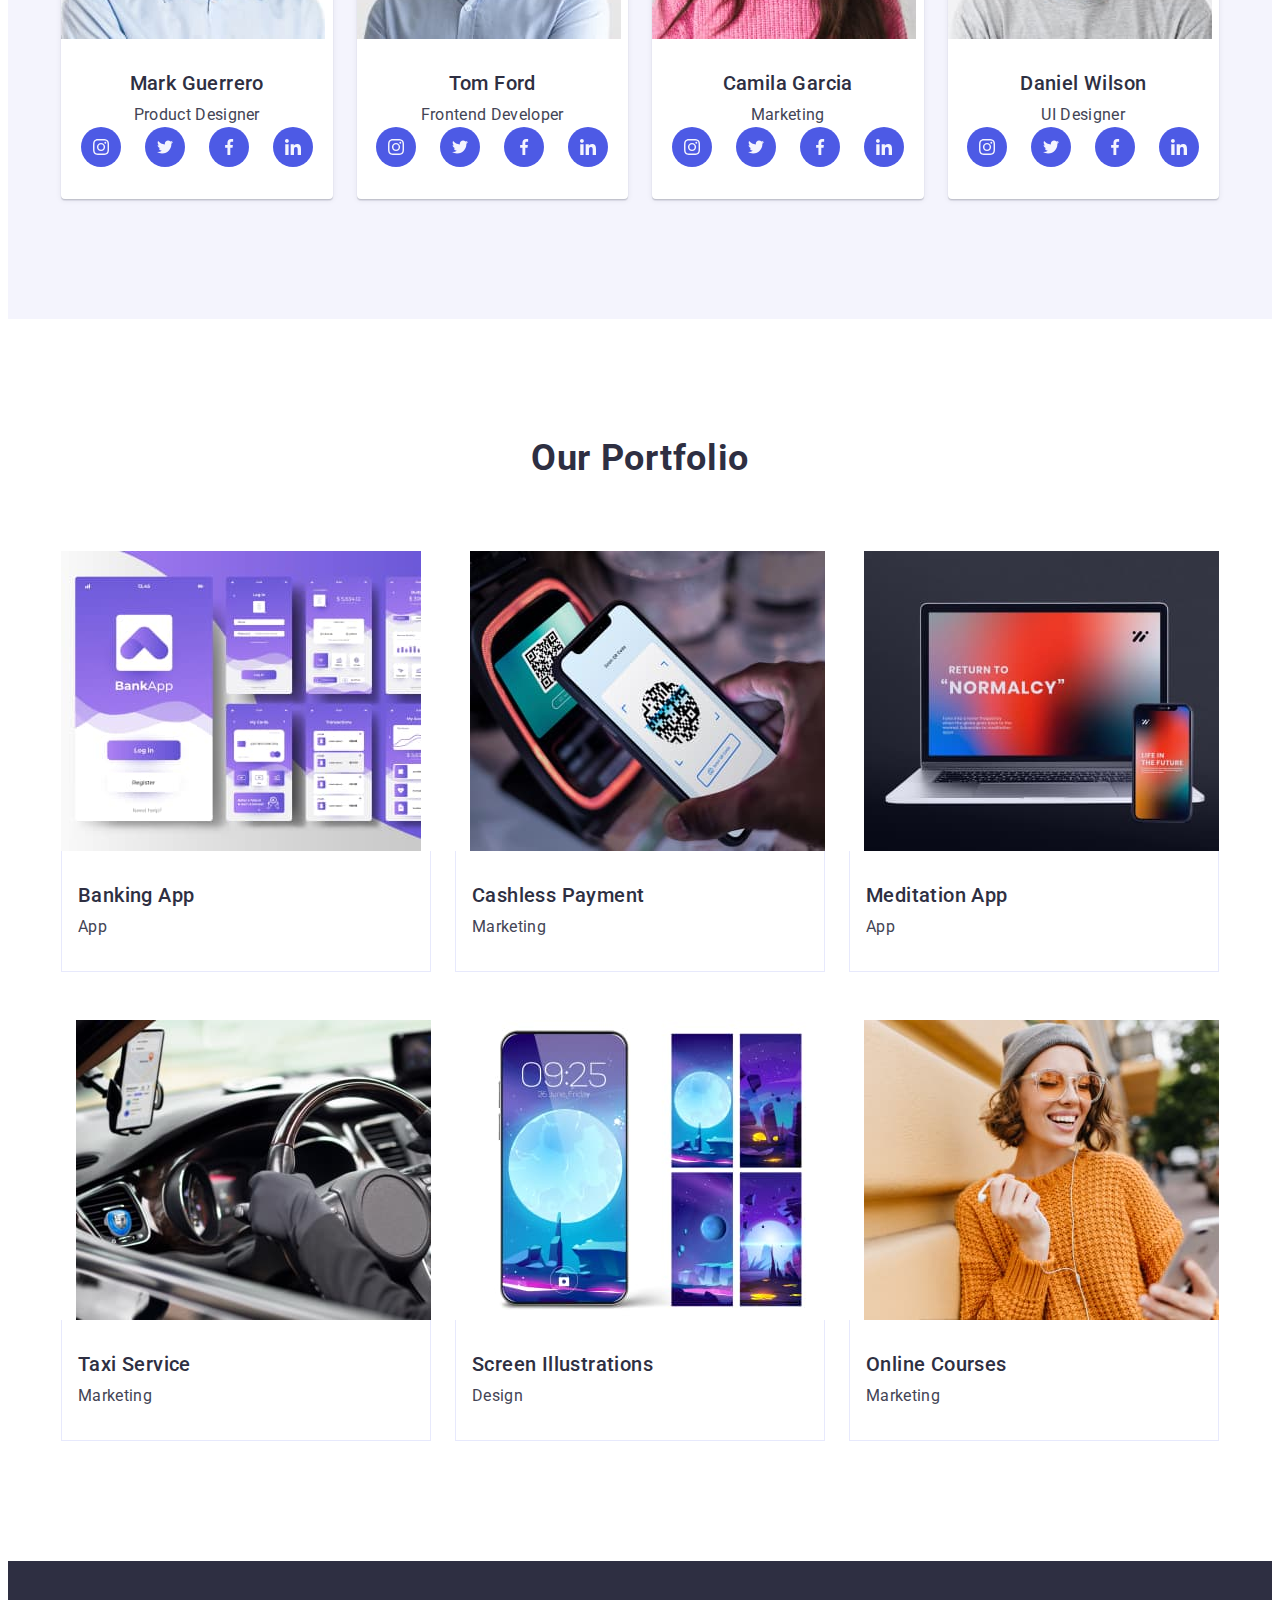
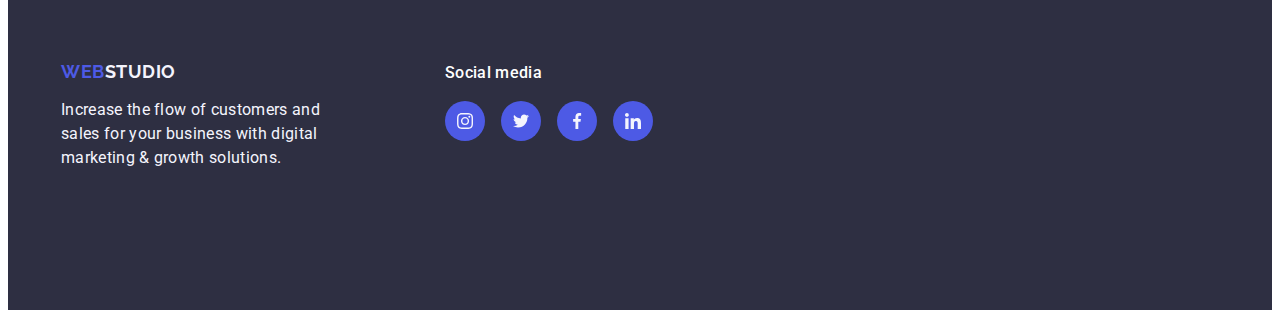
==== commit 166c2e6c: "change" ====
--- a/index.html
+++ b/index.html
@@ -295,7 +295,7 @@
           <h2 class="portfolio-link">Our Portfolio</h2>
           <ul class="portfolio-ul">
             <li class="portfolio-li">
-              <div class="container portfolio-image">
+              <div class="portfolio-image">
                 <img
                   src="./images/Potfolio1.jpg"
                   alt="Banking App"
--- a/css/styles.css
+++ b/css/styles.css
@@ -354,7 +354,7 @@
   box-shadow: 0px 1px 6px rgba(46, 47, 66, 0.08),
     0px 1px 1px rgba(46, 47, 66, 0.16), 0px 2px 1px rgba(46, 47, 66, 0.08);
 }
-.portfolio-li:hover {
+.portfolio-li:hover .portfolio-paragraf {
   transform: translateY(0%);
 }
 .portfolio1 {
@@ -393,7 +393,7 @@
   background-color: #4d5ae5;
   height: 100%;
   width: 100%;
-
+  transform: translateY(100%);
   transition: transform 250ms cubic-bezier(0.4, 0, 0.2, 1);
 }
 .footer {
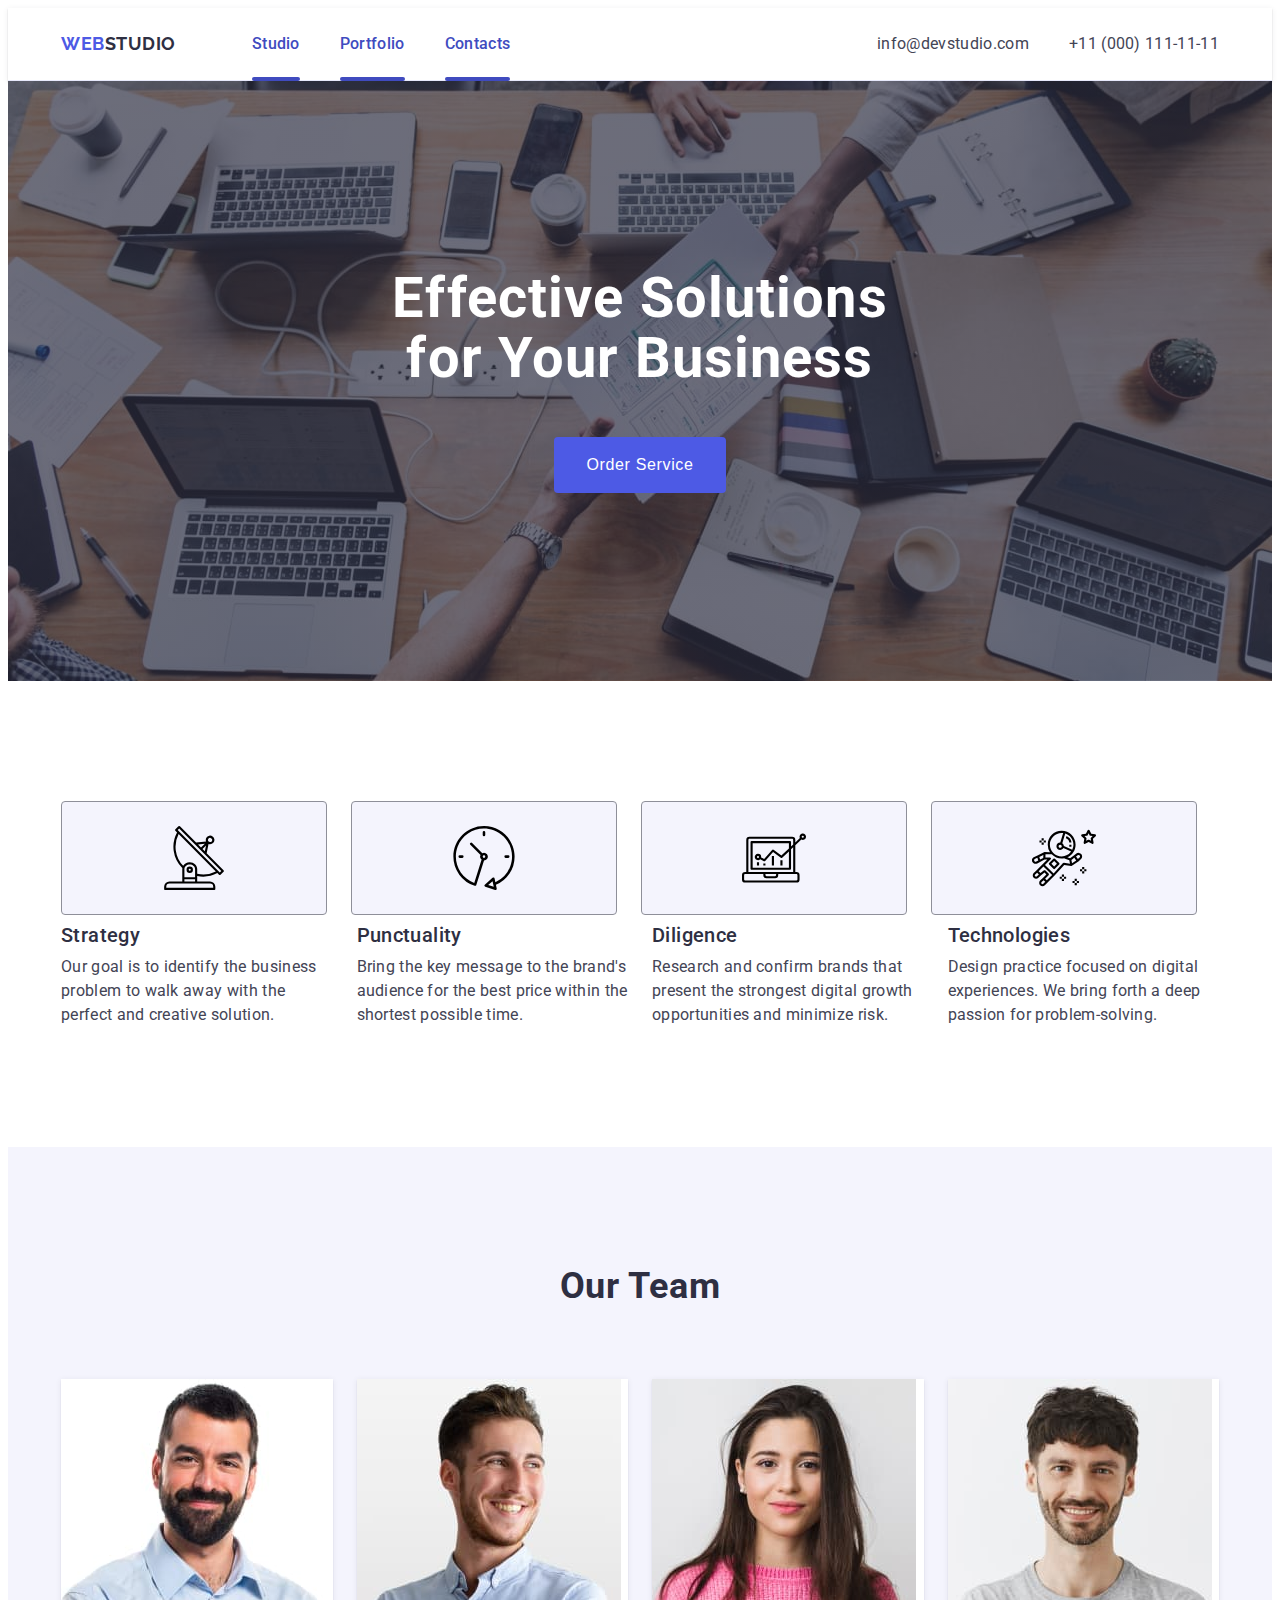
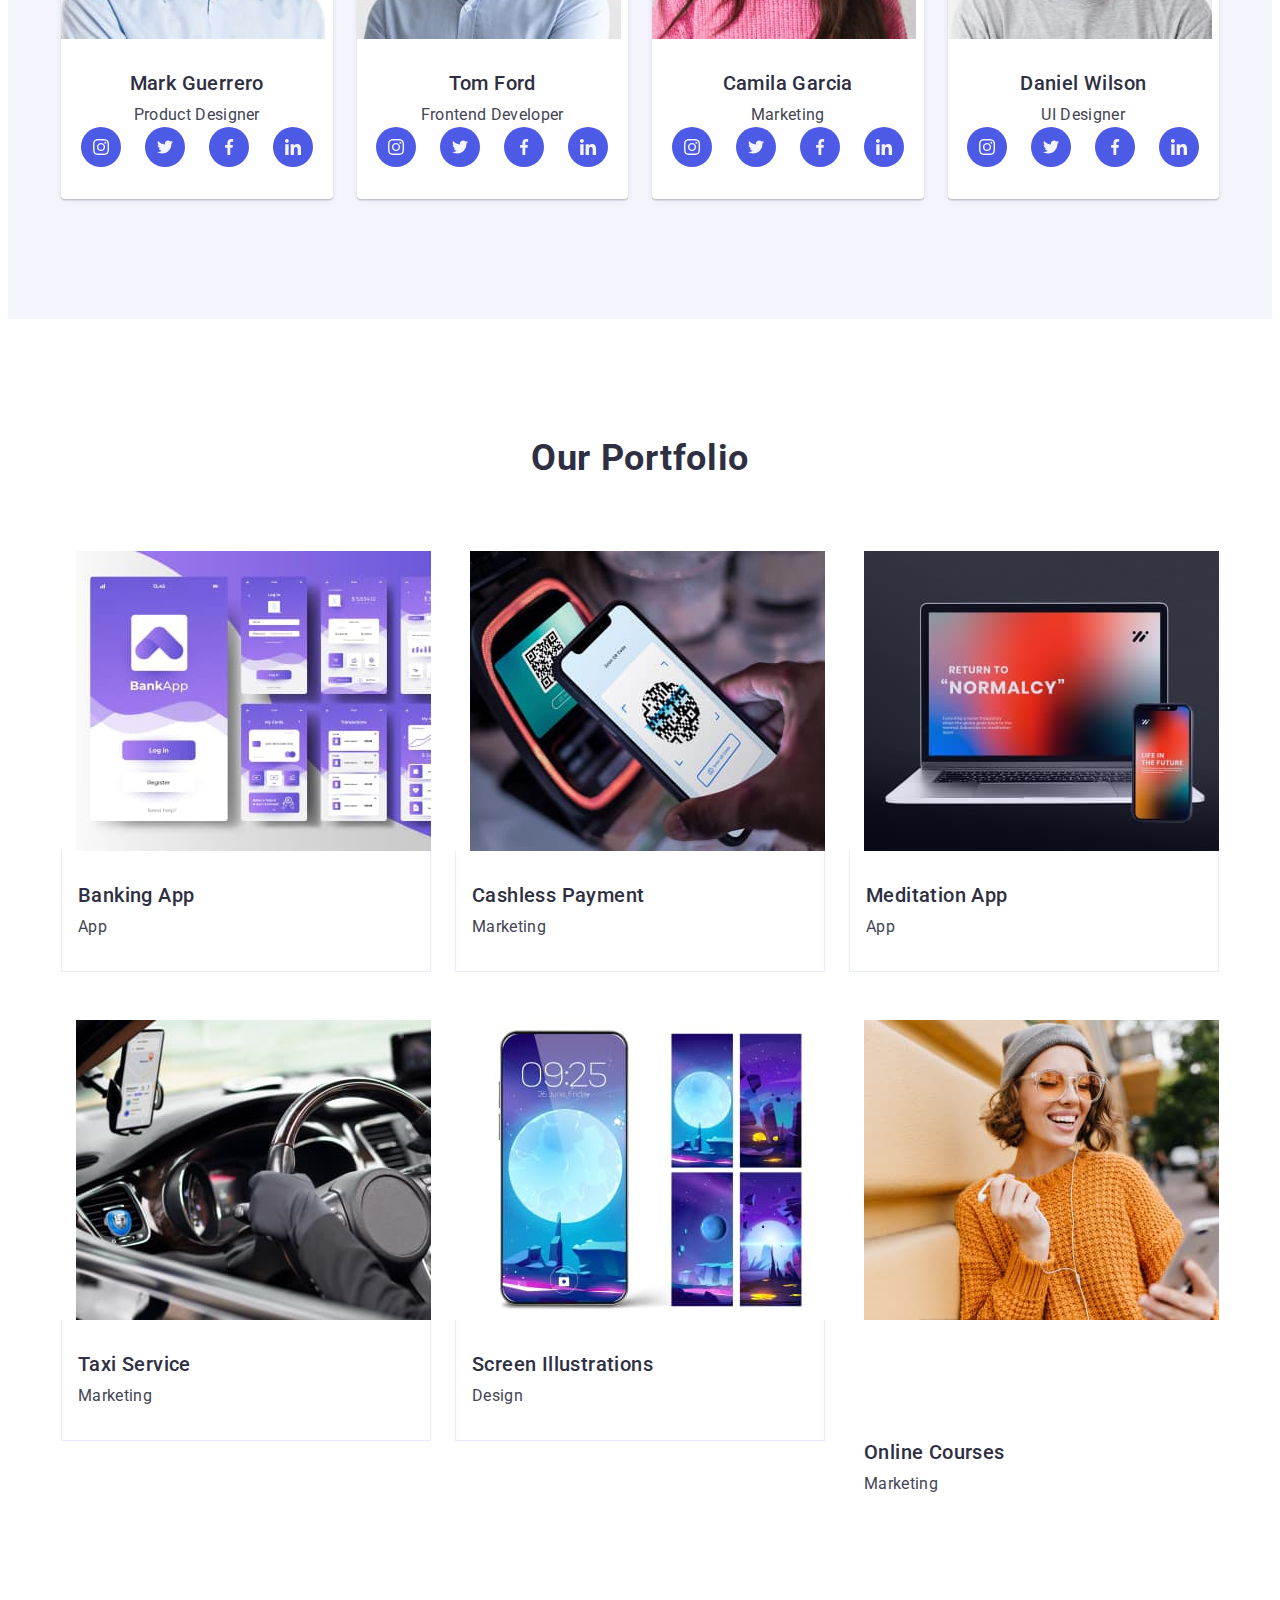
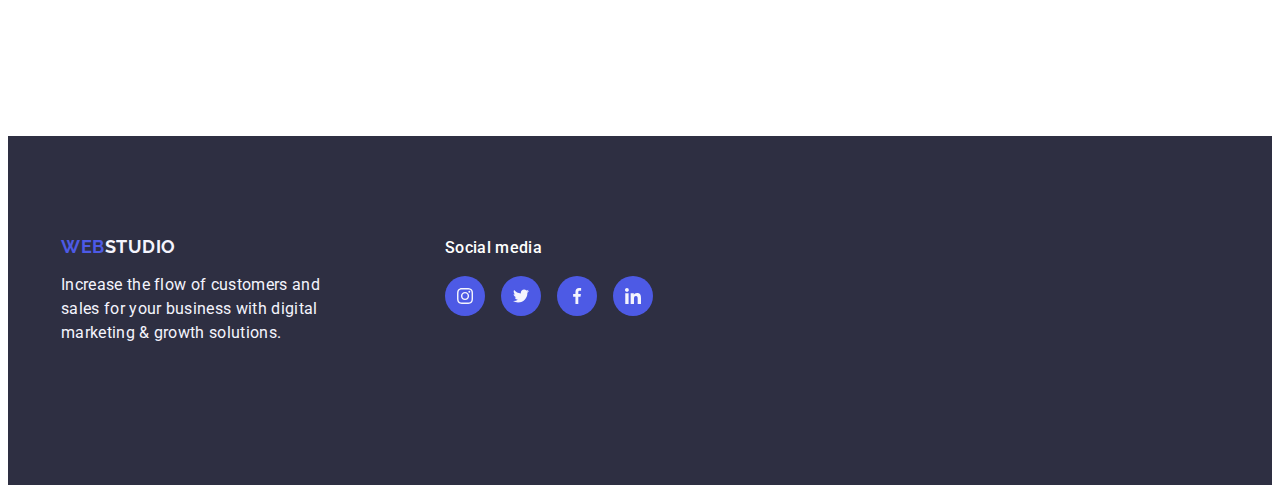
==== commit 03233603: "change" ====
--- a/index.html
+++ b/index.html
@@ -295,7 +295,7 @@
           <h2 class="portfolio-link">Our Portfolio</h2>
           <ul class="portfolio-ul">
             <li class="portfolio-li">
-              <div class="portfolio-image">
+              <div class="container portfolio-image">
                 <img
                   src="./images/Potfolio1.jpg"
                   alt="Banking App"
@@ -397,7 +397,7 @@
                   · Cloud Storage App
                 </p>
               </div>
-              <div class="container portfolio1">
+              <div class="container portfolio">
                 <h3 class="portfolio-list">Online Courses</h3>
                 <p class="portfolio-text">Marketing</p>
               </div>
--- a/css/styles.css
+++ b/css/styles.css
@@ -199,7 +199,6 @@
 }
 .icons-section-two {
   display: flex;
-  width: 264px;
   gap: 24px;
 }
 .container-two-icons {
@@ -211,6 +210,7 @@
   border-radius: 4px;
   border: 1px solid #8e8f99;
   margin-bottom: 8px;
+  width: 264px;
 }
 .two-link {
   font-size: 20px;
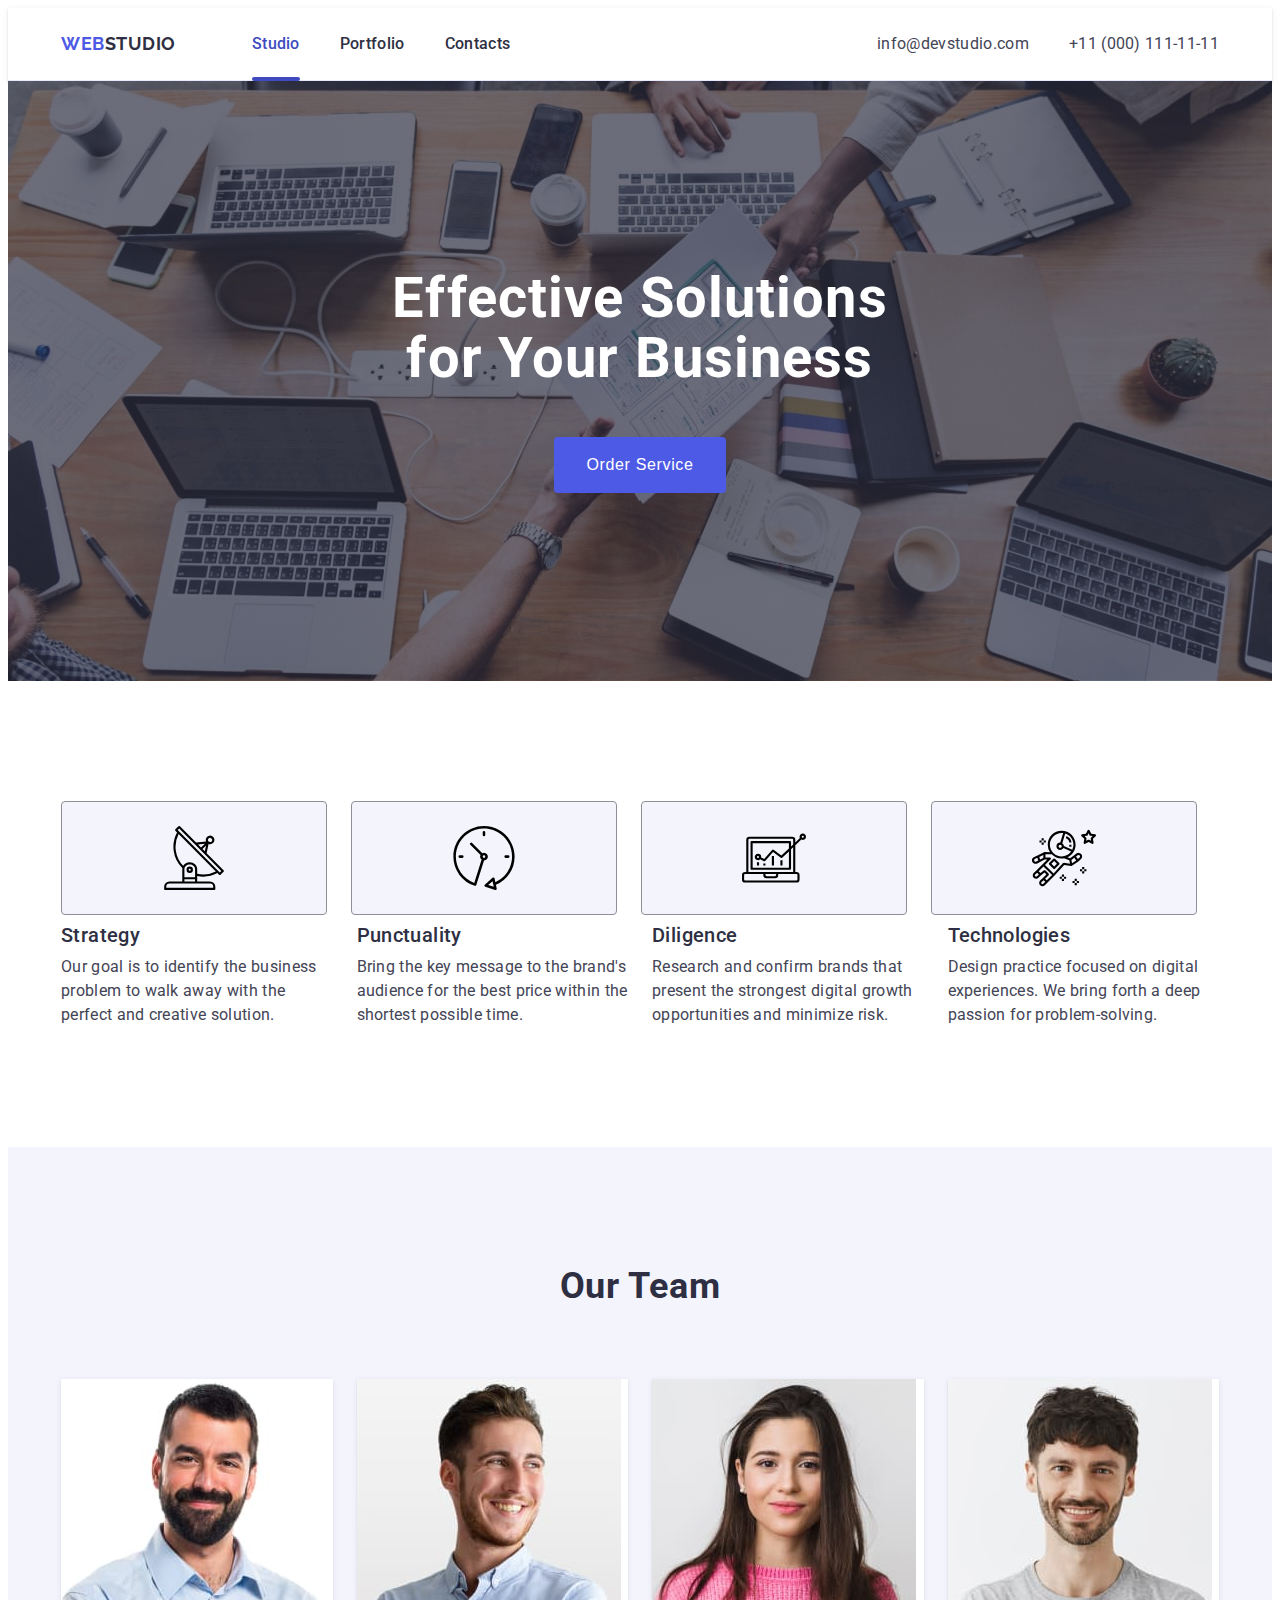
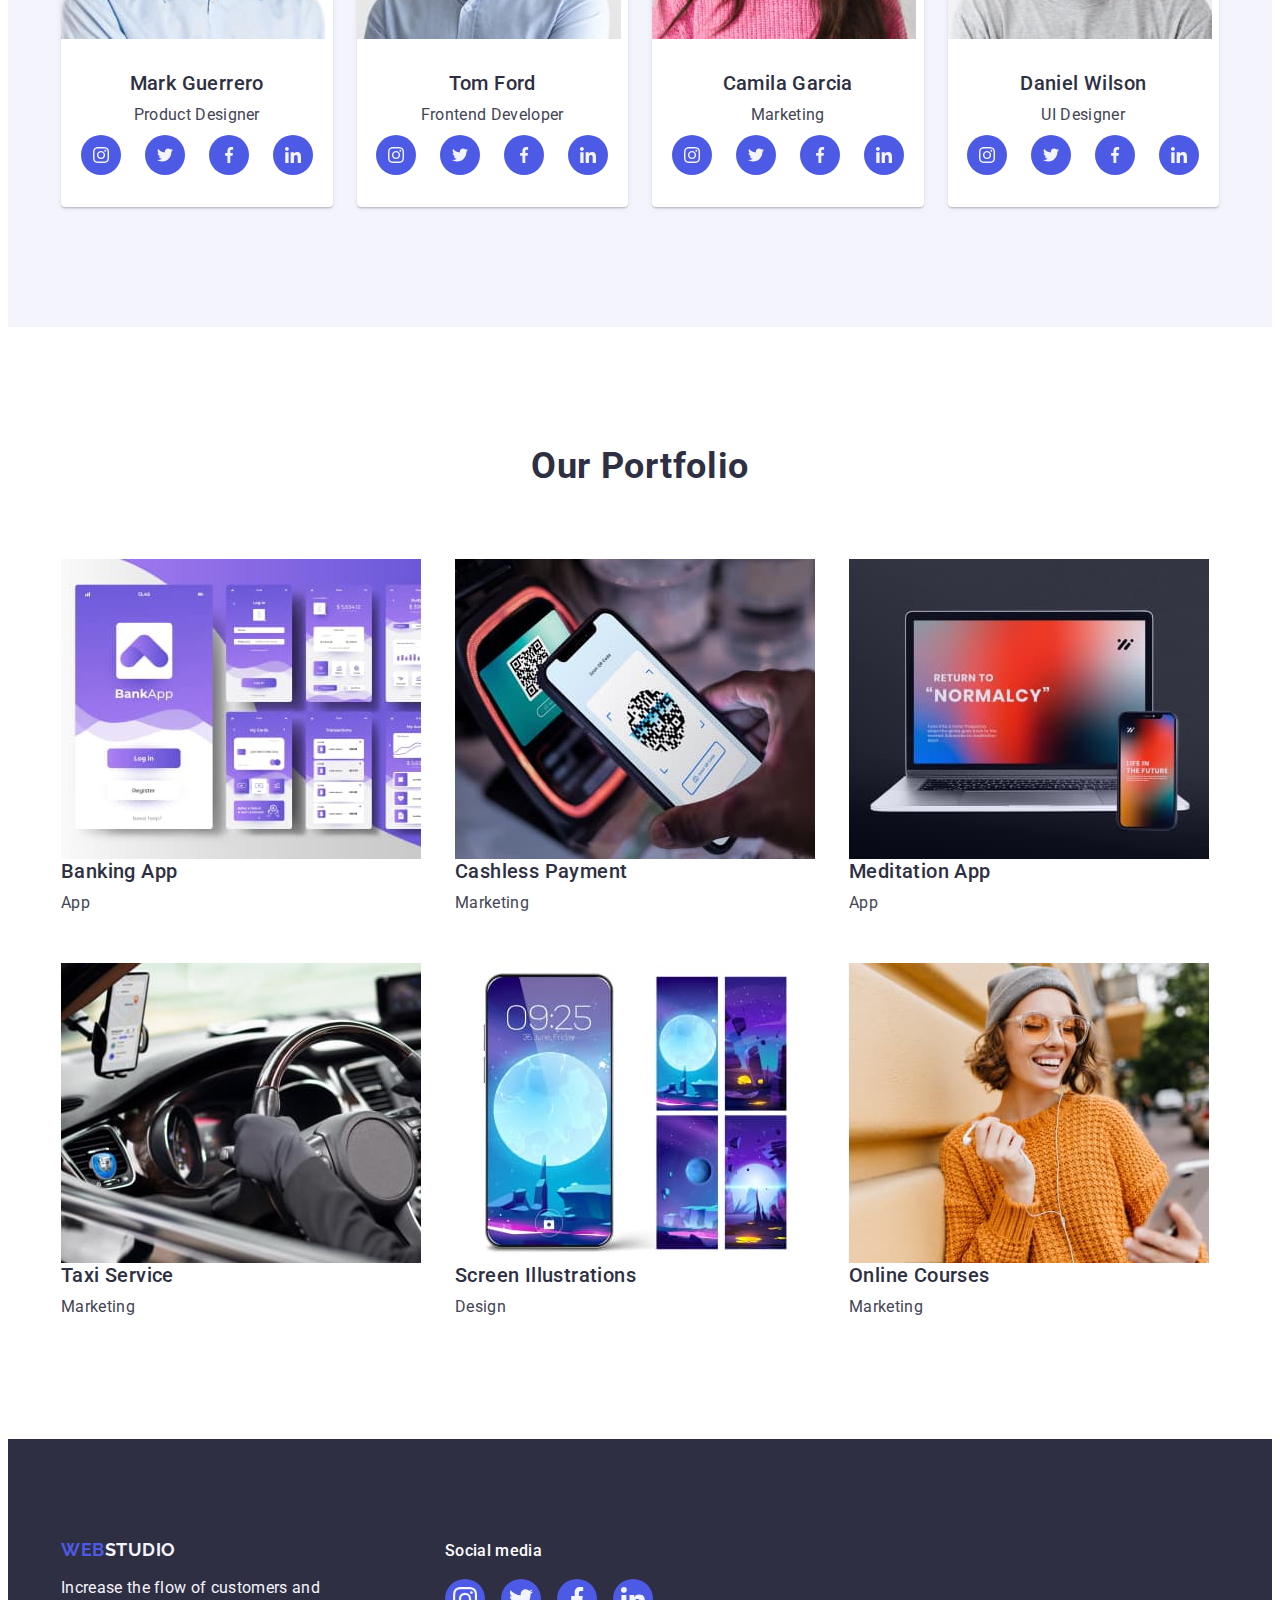
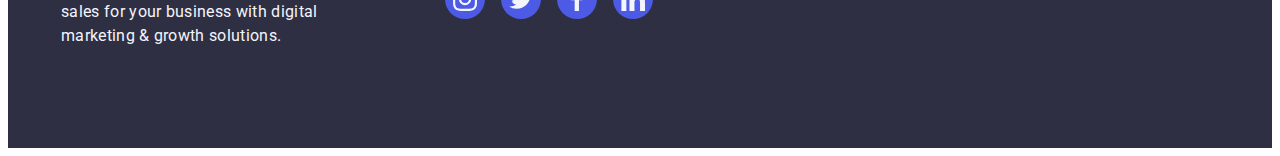
==== commit 15206b42: "change" ====
--- a/index.html
+++ b/index.html
@@ -28,7 +28,7 @@
           >
           <ul class="nav-ul">
             <li class="nav-text-li">
-              <a class="nav-text" href="./index.html">Studio</a>
+              <a class="nav-text active" href="./index.html">Studio</a>
             </li>
             <li class="nav-text-li">
               <a class="nav-text" href="">Portfolio</a>
@@ -295,7 +295,7 @@
           <h2 class="portfolio-link">Our Portfolio</h2>
           <ul class="portfolio-ul">
             <li class="portfolio-li">
-              <div class="container portfolio-image">
+              <div class="portfolio-image">
                 <img
                   src="./images/Potfolio1.jpg"
                   alt="Banking App"
@@ -307,13 +307,13 @@
                   · Cloud Storage App
                 </p>
               </div>
-              <div class="container portfolio1">
+              <div class="portfolio1">
                 <h3 class="portfolio-list">Banking App</h3>
                 <p class="portfolio-text">App</p>
               </div>
             </li>
             <li class="portfolio-li">
-              <div class="container portfolio-image">
+              <div class="portfolio-image">
                 <img
                   src="./images/Portfolio2.jpg"
                   alt="Cashless Payment"
@@ -325,13 +325,13 @@
                   · Cloud Storage App
                 </p>
               </div>
-              <div class="container portfolio1">
+              <div class="portfolio1">
                 <h3 class="portfolio-list">Cashless Payment</h3>
                 <p class="portfolio-text">Marketing</p>
               </div>
             </li>
             <li class="portfolio-li">
-              <div class="container portfolio-image">
+              <div class="portfolio-image">
                 <img
                   src="./images/Portfolio3.jpg"
                   alt="Meditation App"
@@ -343,13 +343,13 @@
                   · Cloud Storage App
                 </p>
               </div>
-              <div class="container portfolio1">
+              <div class="portfolio1">
                 <h3 class="portfolio-list">Meditation App</h3>
                 <p class="portfolio-text">App</p>
               </div>
             </li>
             <li class="portfolio-li">
-              <div class="container portfolio-image">
+              <div class="portfolio-image">
                 <img
                   src="./images/Portfolio4.jpg"
                   alt="Taxi Service"
@@ -361,13 +361,13 @@
                   · Cloud Storage App
                 </p>
               </div>
-              <div class="container portfolio1">
+              <div class="portfolio1">
                 <h3 class="portfolio-list">Taxi Service</h3>
                 <p class="portfolio-text">Marketing</p>
               </div>
             </li>
             <li class="portfolio-li">
-              <div class="container portfolio-image">
+              <div class="portfolio-image">
                 <img
                   src="./images/Portfolio5.jpg"
                   alt="Screen Illustrations"
@@ -379,13 +379,13 @@
                   · Cloud Storage App
                 </p>
               </div>
-              <div class="container portfolio1">
+              <div class="portfolio1">
                 <h3 class="portfolio-list">Screen Illustrations</h3>
                 <p class="portfolio-text">Design</p>
               </div>
             </li>
             <li class="portfolio-li">
-              <div class="container portfolio-image">
+              <div class="portfolio-image">
                 <img
                   src="./images/Pirtfolio6.jpg"
                   alt="Online Courses"
@@ -397,7 +397,7 @@
                   · Cloud Storage App
                 </p>
               </div>
-              <div class="container portfolio">
+              <div class="portfolio1">
                 <h3 class="portfolio-list">Online Courses</h3>
                 <p class="portfolio-text">Marketing</p>
               </div>
--- a/css/styles.css
+++ b/css/styles.css
@@ -64,8 +64,9 @@
   display: flex;
   gap: 40px;
 }
-.nav-text::after {
+.nav-text.active::after {
   content: "";
+  display: block;
   width: 100%;
   position: absolute;
   left: 0;
@@ -75,6 +76,9 @@
   border-radius: 2px;
   width: 100%;
 }
+.nav-text.active {
+  color: #404bbf;
+}
 .nav-text {
   padding: 24px 0 24px;
   display: block;
@@ -84,7 +88,7 @@
   font-weight: 500;
   line-height: 1.5;
   letter-spacing: 0.02em;
-  color: #404bbf;
+  color: #2e2f42;
   transition: color 250ms cubic-bezier(0.4, 0, 0.2, 1);
   position: relative;
 }
@@ -126,9 +130,13 @@
   flex-direction: column;
   align-items: center;
 }
+
 .one {
   padding: 188px 0;
-}
+  margin-left: auto;
+  margin-right: auto;
+}
+
 .one {
   background-color: #2e2f42;
 }
@@ -289,6 +297,7 @@
   letter-spacing: 0.02em;
   text-align: center;
   color: #434455;
+  margin-bottom: 8px;
 }
 .team-icons {
   align-items: center;
@@ -320,10 +329,6 @@
 }
 .social-icons {
   fill: #f4f4fd;
-  display: inline-block;
-  width: 40px;
-  height: 40px;
-  padding: 12px 12px;
 }
 .portfolio {
   padding-top: 120px;
@@ -357,7 +362,7 @@
 .portfolio-li:hover .portfolio-paragraf {
   transform: translateY(0%);
 }
-.portfolio1 {
+.portfolio-item {
   padding: 32px 16px;
   border: 1px solid #e7e9fc;
   border-top: none;
@@ -437,12 +442,8 @@
   letter-spacing: 0.02em;
   color: #f4f4fd;
   width: 264px;
-  height: 112px;
-}
-.footer-social-links {
-  display: inline-block;
-  gap: 16px;
-}
+}
+
 .footer-iteam {
   font-weight: 500;
   font-size: 16px;
@@ -475,8 +476,4 @@
 }
 .social-icons-footer {
   fill: #f4f4fd;
-  display: inline-block;
-  width: 40px;
-  height: 40px;
-  padding: 12px 12px;
-}
+}
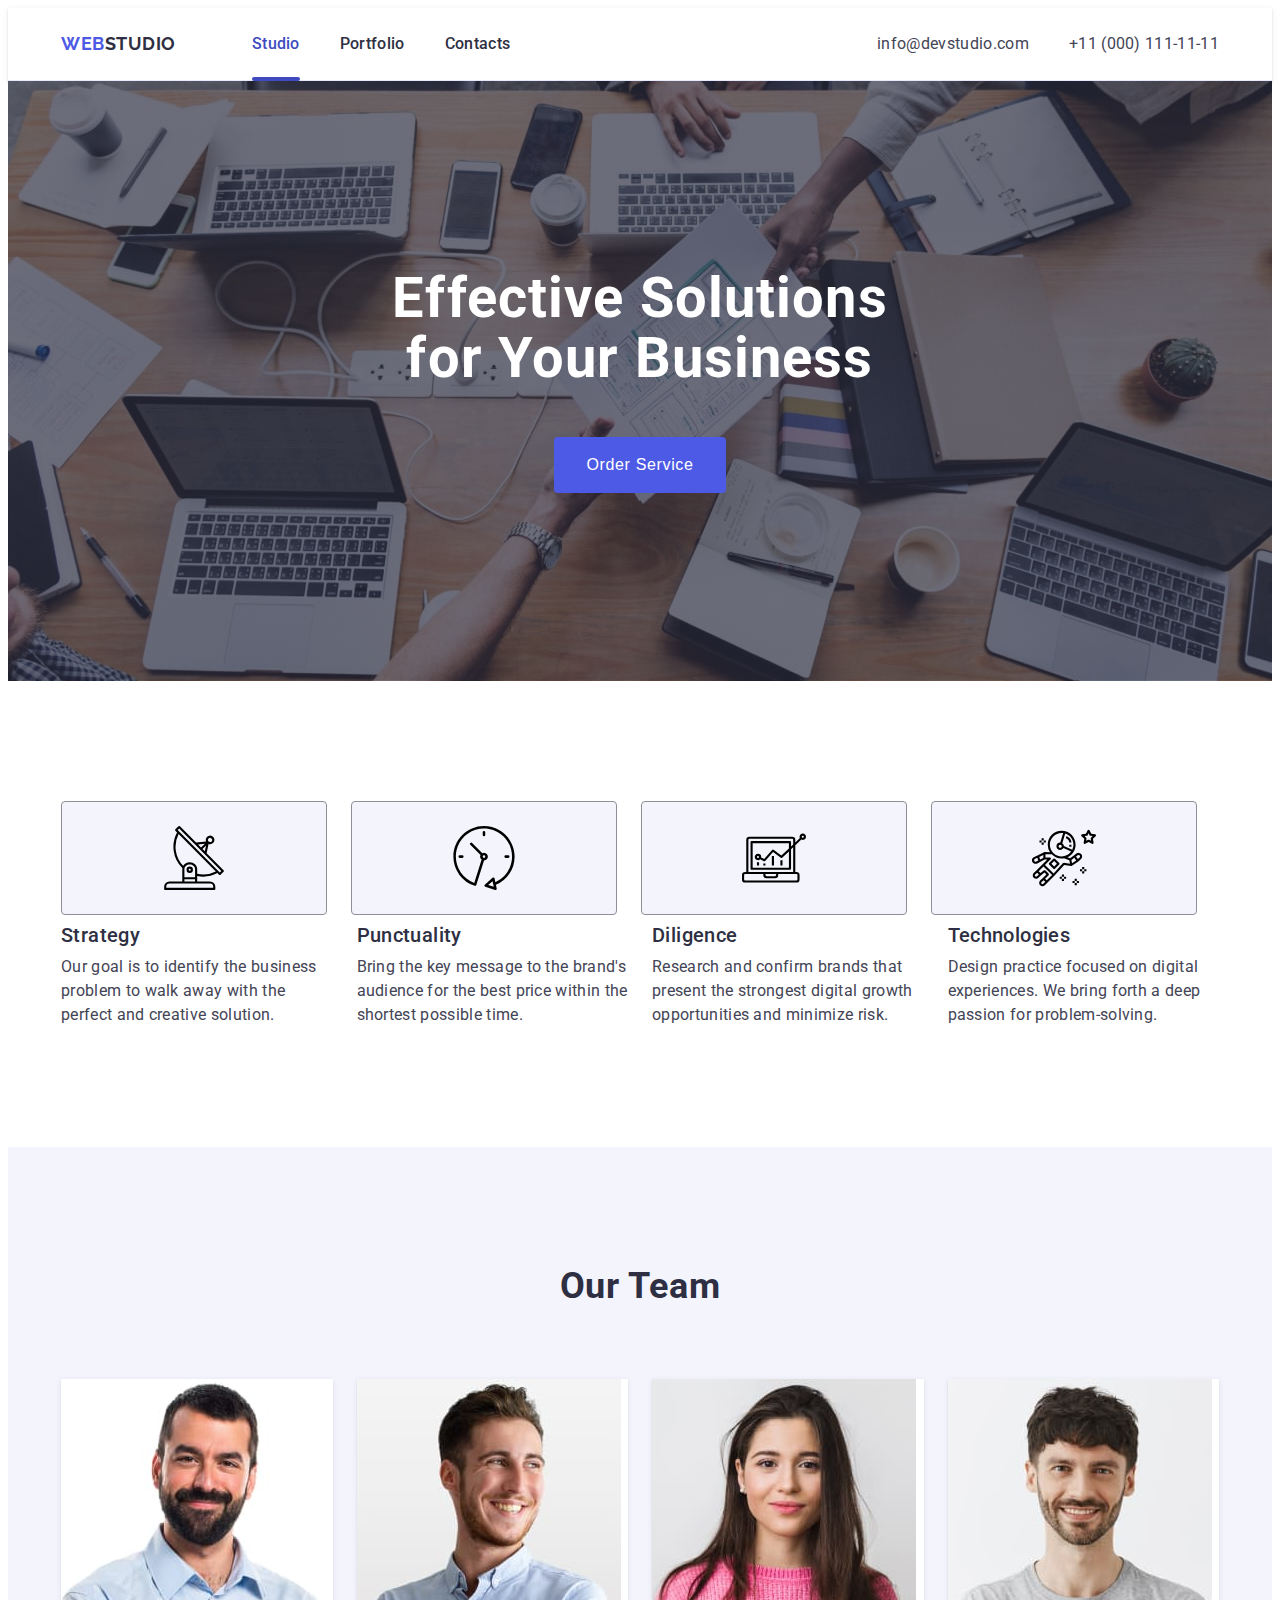
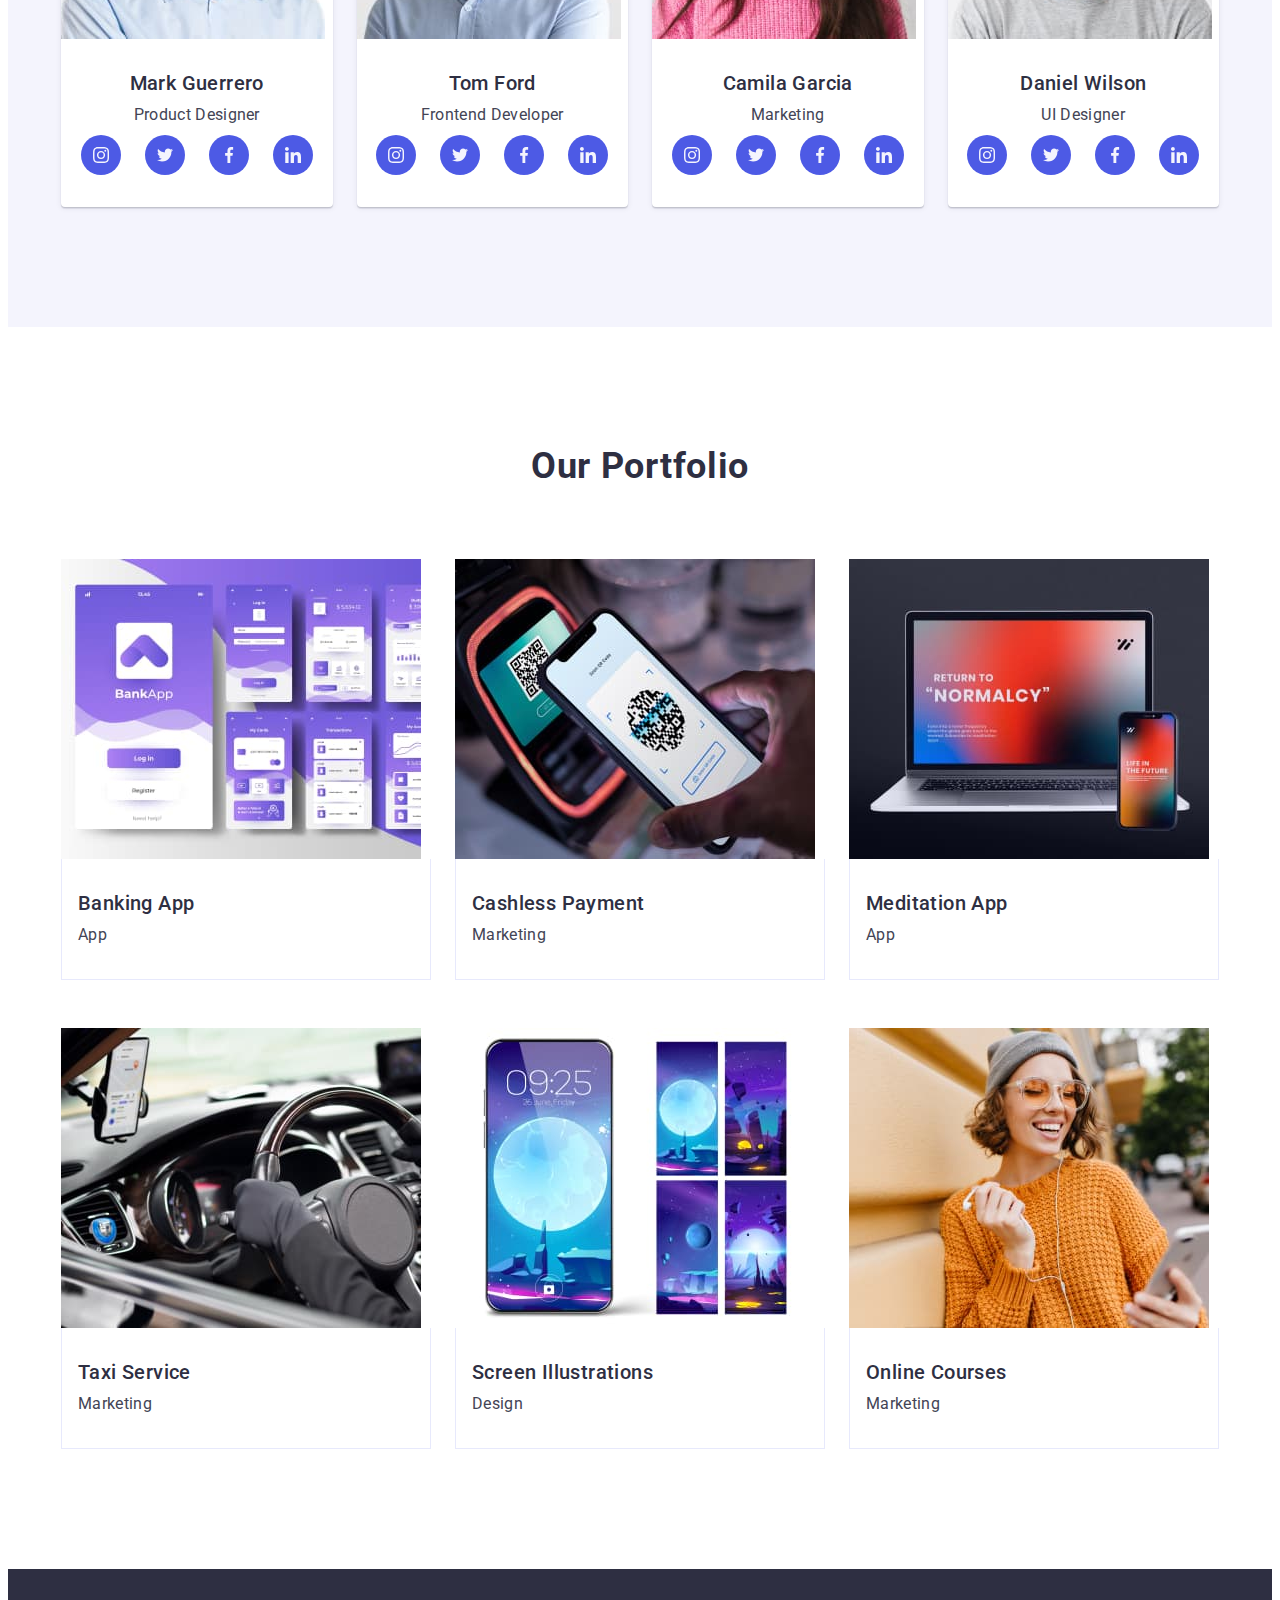
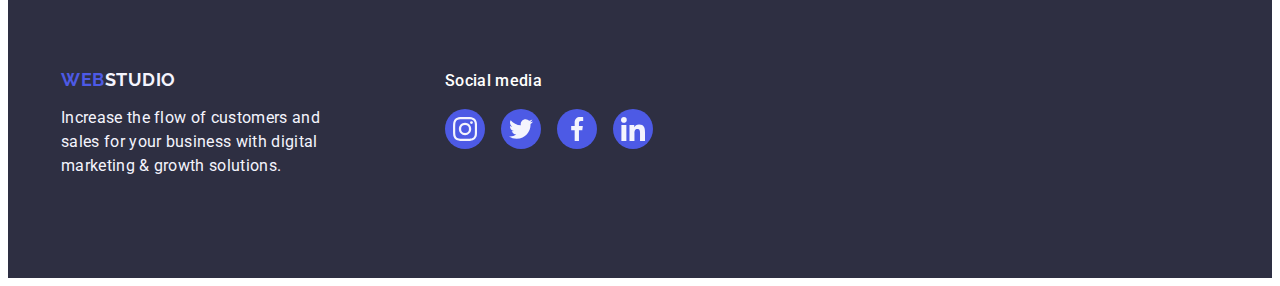
==== commit df62f2c2: "change" ====
--- a/index.html
+++ b/index.html
@@ -307,7 +307,7 @@
                   · Cloud Storage App
                 </p>
               </div>
-              <div class="portfolio1">
+              <div class="portfolio-item">
                 <h3 class="portfolio-list">Banking App</h3>
                 <p class="portfolio-text">App</p>
               </div>
@@ -325,7 +325,7 @@
                   · Cloud Storage App
                 </p>
               </div>
-              <div class="portfolio1">
+              <div class="portfolio-item">
                 <h3 class="portfolio-list">Cashless Payment</h3>
                 <p class="portfolio-text">Marketing</p>
               </div>
@@ -343,7 +343,7 @@
                   · Cloud Storage App
                 </p>
               </div>
-              <div class="portfolio1">
+              <div class="portfolio-item">
                 <h3 class="portfolio-list">Meditation App</h3>
                 <p class="portfolio-text">App</p>
               </div>
@@ -361,7 +361,7 @@
                   · Cloud Storage App
                 </p>
               </div>
-              <div class="portfolio1">
+              <div class="portfolio-item">
                 <h3 class="portfolio-list">Taxi Service</h3>
                 <p class="portfolio-text">Marketing</p>
               </div>
@@ -379,7 +379,7 @@
                   · Cloud Storage App
                 </p>
               </div>
-              <div class="portfolio1">
+              <div class="portfolio-item">
                 <h3 class="portfolio-list">Screen Illustrations</h3>
                 <p class="portfolio-text">Design</p>
               </div>
@@ -397,7 +397,7 @@
                   · Cloud Storage App
                 </p>
               </div>
-              <div class="portfolio1">
+              <div class="portfolio-item">
                 <h3 class="portfolio-list">Online Courses</h3>
                 <p class="portfolio-text">Marketing</p>
               </div>
